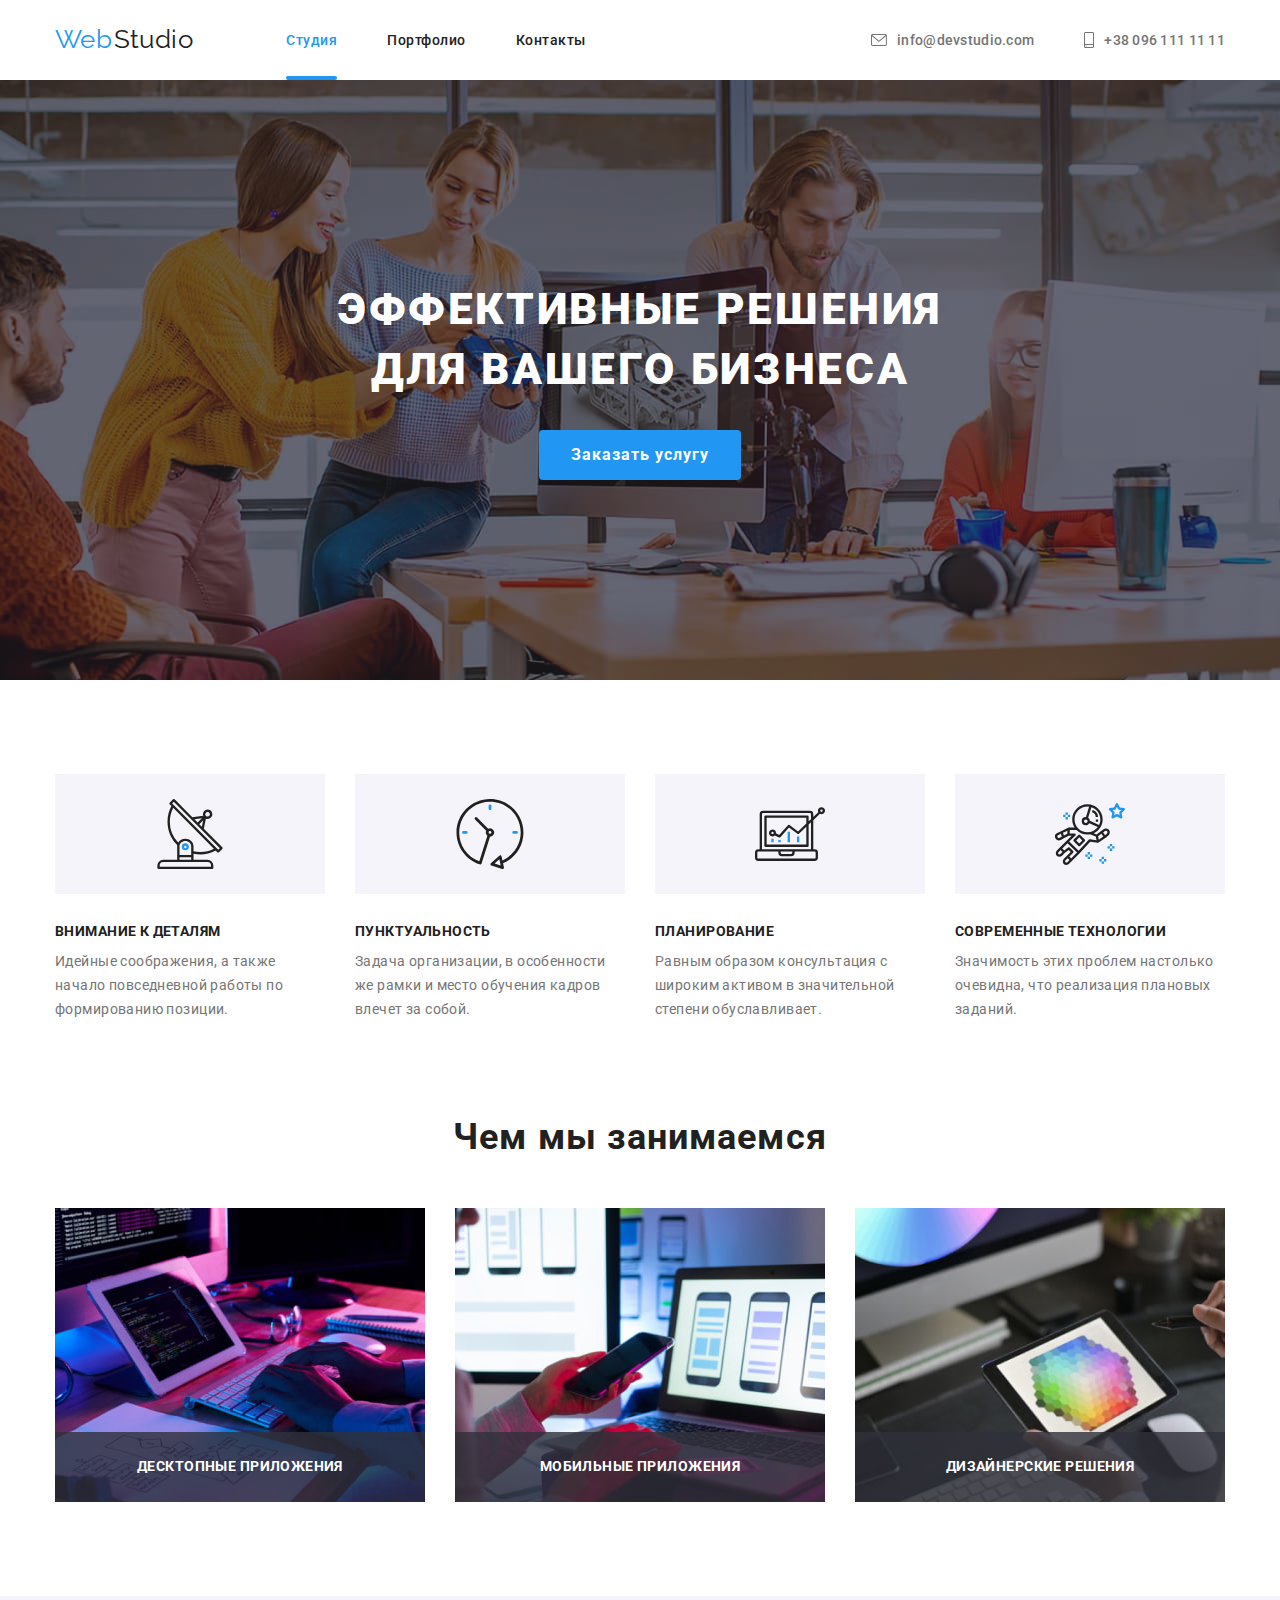
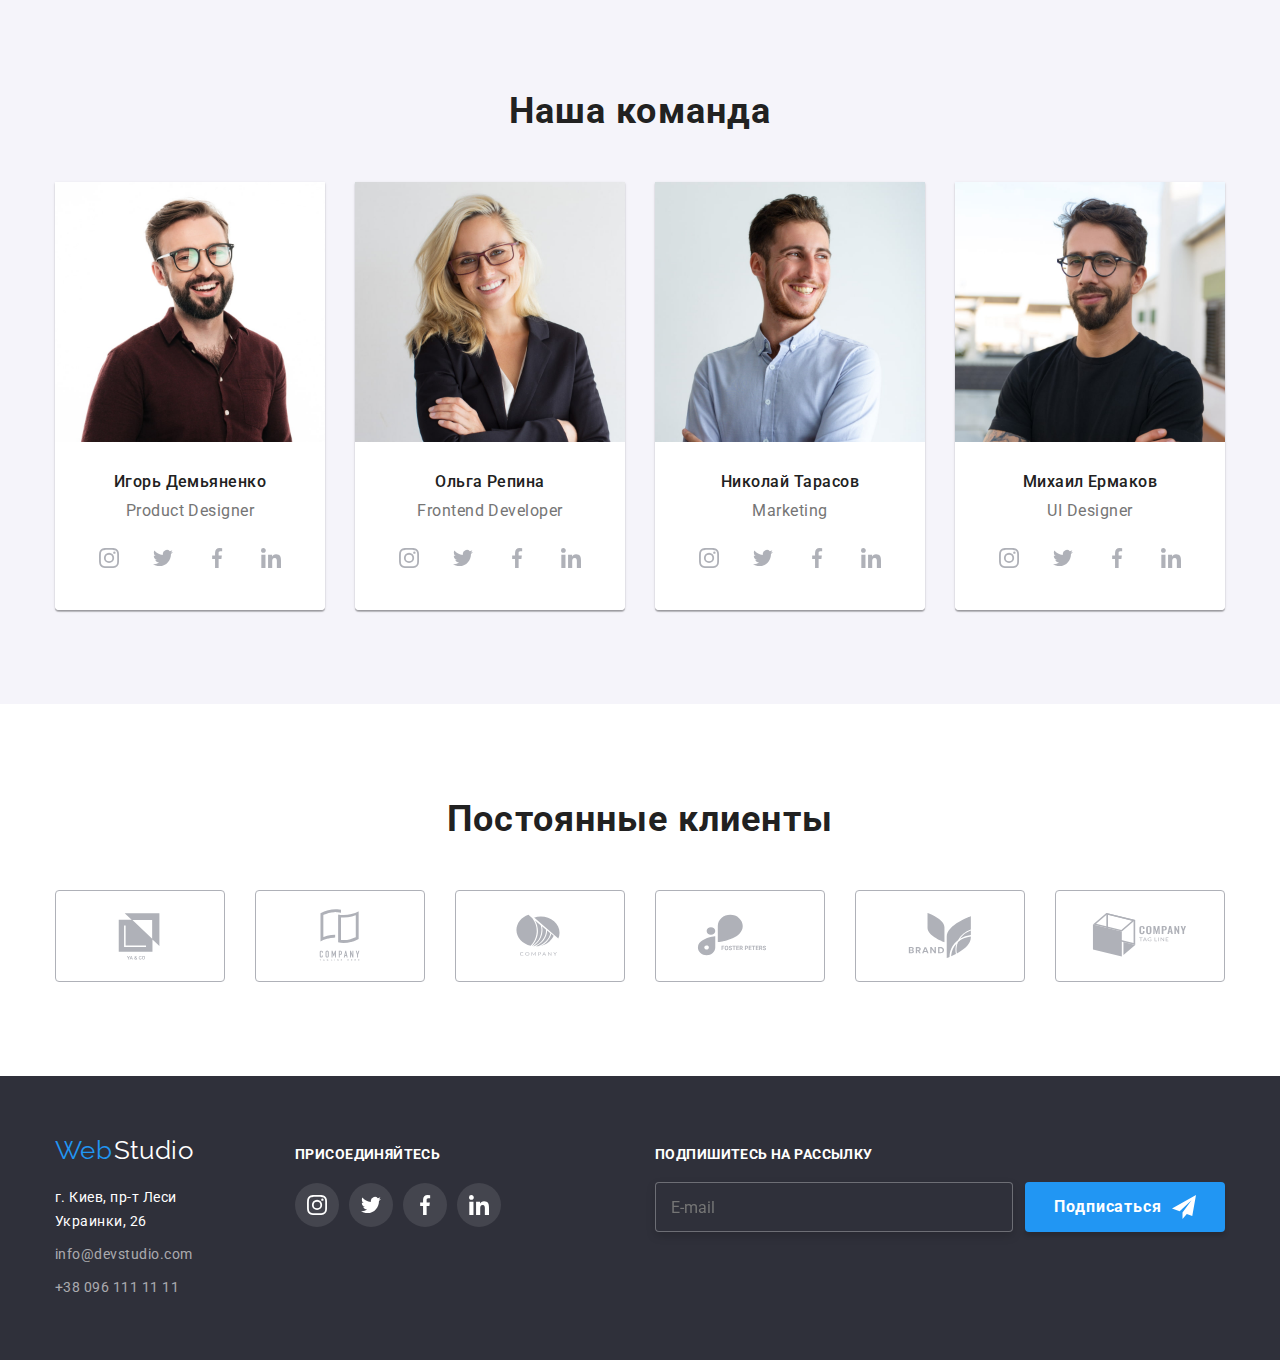
==== index.html @ 4e2209fc "initial" ====
<!DOCTYPE html>
<html lang="ru">
  <head>
    <meta charset="UTF-8" />
    <meta http-equiv="X-UA-Compatible" content="IE=edge" />
    <meta name="viewport" content="width=device-width, initial-scale=1.0" />
    <title>WebStudio</title>
    <link
      href="https://fonts.googleapis.com/css2?family=Raleway:wght@700&family=Roboto:wght@400;500;700;900&display=swap"
      rel="stylesheet"
    />
    <link
      rel="stylesheet"
      href="https://cdnjs.cloudflare.com/ajax/libs/modern-normalize/1.0.0/modern-normalize.min.css"
    />
    <link rel="stylesheet" href="./css/styles.css" />
  </head>
  <body>
    <header class="page-header">
      <div class="container">
        <!-- navigation -->
        <nav class="main-nav">
          <a href="index.html" class="main-logo">
            <span class="logo-item">
              Web
            </span>
            Studio
          </a>
          <ul class="nav-list">
            <li class="list-item">
              <a class="nav-link active" href="./index.html">Студия</a>
            </li>
            <li class="list-item">
              <a class="nav-link" href="./portfolio.html">Портфолио</a>
            </li>
            <li class="list-item">
              <a class="nav-link">Контакты</a>
            </li>
          </ul>
        </nav>
        <ul class="contacts-list">
          <li class="item">
            <a class="contact-link" href="mailto:info@devstudio.com">
              <svg class="mail-icon">
                <use href="./images/sprite.svg#envelope"></use>
              </svg>
              info@devstudio.com
            </a>
          </li>
          <li class="item">
            <a class="contact-link" href="tel:+380961111111">
              <svg class="tel-icon">
                <use href="./images/sprite.svg#smartphone"></use>
              </svg>
              +38 096 111 11 11
            </a>
          </li>
        </ul>
      </div>
    </header>
    <!-- main content -->
    <main>
      <section class="hero">
        <div class="hero-container">
          <h1 class="hero-title">
            Эффективные решения
            <br />
            для вашего бизнеса
          </h1>
          <button data-modal-open type="button" class="buy-button">Заказать услугу</button>
        </div>
      </section>
      <section class="feature-section">
        <!-- <h2 class="description-title">Наши сильные стороны</h2> -->
        <div class="container">
          <ul class="feature-list">
            <li class="item">
              <div class="icon-box">
                <svg width="70" height="70">
                  <use href="./images/sprite.svg#antenna"></use>
                </svg>
              </div>
              <h3 class="feature-title">Внимание к деталям</h3>
              <p class="feature-description">
                Идейные соображения, а также начало повседневной работы по
                формированию позиции.
              </p>
            </li>
            <li class="item">
              <div class="icon-box">
                <svg width="70" height="70">
                  <use href="./images/sprite.svg#clock"></use>
                </svg>
              </div>
              <h3 class="feature-title">Пунктуальность</h3>
              <p class="feature-description">
                Задача организации, в особенности же рамки и место обучения
                кадров влечет за собой.
              </p>
            </li>
            <li class="item">
              <div class="icon-box">
                <svg width="70" height="70">
                  <use href="./images/sprite.svg#diagram"></use>
                </svg>
              </div>
              <h3 class="feature-title">Планирование</h3>
              <p class="feature-description">
                Равным образом консультация с широким активом в значительной
                степени обуславливает.
              </p>
            </li>
            <li class="item">
              <div class="icon-box">
                <svg width="70" height="70">
                  <use href="./images/sprite.svg#astronaut"></use>
                </svg>
              </div>
              <h3 class="feature-title">Современные технологии</h3>
              <p class="feature-description">
                Значимость этих проблем настолько очевидна, что реализация
                плановых заданий.
              </p>
            </li>
          </ul>
        </div>
      </section>
      <!-- "what we do" section -->
      <section>
        <div class="container">
          <h2 class="about-title">Чем мы занимаемся</h2>
          <ul class="about-list">
            <li class="item">
              <div class="thumb">
                <img
                src="./images/image01.jpg"
                alt="Десктопные приложения"
                height="294"
                width="370"
              />
              <div class="text-container">
                <p class="text-absolute">Десктопные приложения</p>
              </div>
              </div>
            </li>

            <li class="item">
              <div class="thumb">
              <img
              src="./images/image02.jpg"
              alt="Мобильные приложения"
              height="294"
              width="370"
            />
            <div class="text-container">
              <p class="text-absolute">Мобильные приложения</p>
            </div>
              </div>
            </li>

            <li class="item">
              <div class="thumb">
                <img
                src="./images/image03.jpg"
                alt="Дизайнерские решения"
                height="294"
                width="370"
              />
              <div class="text-container">
                <p class="text-absolute">Дизайнерские решения</p>
              </div>
              </div>
            </li>
          </ul>
        </div>
      </section>
      <section class="team centered">
        <div class="container">
          <h2 class="about-title">Наша команда</h2>
          <ul class="about-list">
            <li class="item decorated">
              <img
                class="card-image"
                src="./images/img-card-01.jpg"
                alt="Product Designer"
                height="260"
                width="270"
              />
              <div class="team-card">
                <h3 class="title-name">Игорь Демьяненко</h3>
                <p class="profession">Product Designer</p>
                <ul class="icon-list">
                  <li class="team-item">
                    <a class="team-link" href="">
                      <svg class="team-icon">
                        <use href="./images/sprite.svg#instagram"></use>
                      </svg>
                    </a>
                  </li>
                  <li class="team-item">
                    <a class="team-link" href="">
                      <svg class="team-icon">
                        <use href="./images/sprite.svg#twitter"></use>
                      </svg>
                    </a>
                  </li>
                  <li class="team-item">
                    <a class="team-link" href="">
                      <svg class="team-icon">
                        <use href="./images/sprite.svg#facebook"></use>
                      </svg>
                    </a>
                  </li>
                  <li class="team-item">
                    <a class="team-link" href="">
                      <svg class="team-icon">
                        <use href="./images/sprite.svg#linkedin"></use>
                      </svg>
                    </a>
                  </li>
                </ul>
              </div>
            </li>
            <li class="item decorated">
              <img
                class="card-image"
                src="./images/img-card-02.jpg"
                alt="Product Designer"
                height="260"
                width="270"
              />
              <div class="team-card">
                <h3 class="title-name">Ольга Репина</h3>
                <p class="profession">Frontend Developer</p>
                <ul class="icon-list">
                  <li class="team-item">
                    <a class="team-link" href="">
                      <svg class="team-icon">
                        <use href="./images/sprite.svg#instagram"></use>
                      </svg>
                    </a>
                  </li>
                  <li class="team-item">
                    <a class="team-link" href="">
                      <svg class="team-icon">
                        <use href="./images/sprite.svg#twitter"></use>
                      </svg>
                    </a>
                  </li>
                  <li class="team-item">
                    <a class="team-link" href="">
                      <svg class="team-icon">
                        <use href="./images/sprite.svg#facebook"></use>
                      </svg>
                    </a>
                  </li>
                  <li class="team-item">
                    <a class="team-link" href="">
                      <svg class="team-icon">
                        <use href="./images/sprite.svg#linkedin"></use>
                      </svg>
                    </a>
                  </li>
                </ul>
              </div>
            </li>
            <li class="item decorated">
              <img
                class="card-image"
                src="./images/img-card-03.jpg"
                alt="Product Designer"
                height="260"
                width="270"
              />
              <div class="team-card">
                <h3 class="title-name">Николай Тарасов</h3>
                <p class="profession">Marketing</p>
                <ul class="icon-list">
                  <li class="team-item">
                    <a class="team-link" href="">
                      <svg class="team-icon">
                        <use href="./images/sprite.svg#instagram"></use>
                      </svg>
                    </a>
                  </li>
                  <li class="team-item">
                    <a class="team-link" href="">
                      <svg class="team-icon">
                        <use href="./images/sprite.svg#twitter"></use>
                      </svg>
                    </a>
                  </li>
                  <li class="team-item">
                    <a class="team-link" href="">
                      <svg class="team-icon">
                        <use href="./images/sprite.svg#facebook"></use>
                      </svg>
                    </a>
                  </li>
                  <li class="team-item">
                    <a class="team-link" href="">
                      <svg class="team-icon">
                        <use href="./images/sprite.svg#linkedin"></use>
                      </svg>
                    </a>
                  </li>
                </ul>
              </div>
            </li>
            <li class="item decorated">
              <img
                class="card-image"
                src="./images/img-card-04.jpg"
                alt="Product Designer"
                height="260"
                width="270"
              />
              <div class="team-card">
                <h3 class="title-name">Михаил Ермаков</h3>
                <p class="profession">UI Designer</p>
                <ul class="icon-list">
                  <li class="team-item">
                    <a class="team-link" href="">
                      <svg class="team-icon">
                        <use href="./images/sprite.svg#instagram"></use>
                      </svg>
                    </a>
                  </li>
                  <li class="team-item">
                    <a class="team-link" href="">
                      <svg class="team-icon">
                        <use href="./images/sprite.svg#twitter"></use>
                      </svg>
                    </a>
                  </li>
                  <li class="team-item">
                    <a class="team-link" href="">
                      <svg class="team-icon">
                        <use href="./images/sprite.svg#facebook"></use>
                      </svg>
                    </a>
                  </li>
                  <li class="team-item">
                    <a class="team-link" href="">
                      <svg class="team-icon">
                        <use href="./images/sprite.svg#linkedin"></use>
                      </svg>
                    </a>
                  </li>
                </ul>  
              </div>
            </li>
          </ul>
        </div>
      </section>
      <section class="clients-section">
        <div class="container">
          <h2 class="about-title">Постоянные клиенты</h2>
          <ul class="client-list">
            <li class="list-item">
              <a href="" class="client-link">
                <svg class="client-logo">
                  <use href="./images/sprite.svg#client-logo-a"></use>
                </svg>
              </a>
            </li>
            <li class="list-item">
              <a href="" class="client-link">
                <svg class="client-logo">
                  <use href="./images/sprite.svg#client-logo-b"></use>
                </svg>
              </a>
            </li>
            <li class="list-item">
              <a href="" class="client-link">
                <svg class="client-logo">
                  <use href="./images/sprite.svg#client-logo-c"></use>
                </svg>
              </a>
            </li>
            <li class="list-item">
              <a href="" class="client-link">
                <svg class="client-logo">
                  <use href="./images/sprite.svg#client-logo-d"></use>
                </svg>
              </a>
            </li>
            <li class="list-item">
              <a href="" class="client-link">
                <svg class="client-logo">
                  <use href="./images/sprite.svg#client-logo-e"></use>
                </svg>
              </a>
            </li>
            <li class="list-item">
              <a href="" class="client-link">
                <svg class="client-logo">
                  <use href="./images/sprite.svg#client-logo-f"></use>
                </svg>
              </a>
            </li>
          </ul>
        </div>
      </section>
    </main>
    <footer class="footer">
      <div class="footer-container">
        <div class="logo-adress">
          <a href="index.html" class="main-logo">
            <p class="logo-stylization">
              <span class="logo-item">
                Web
              </span>
              Studio
            </p>
          </a>
          <address>
            <div>
              <ul class="address-list">
                <li class="item">
                  <a href="">г. Киев, пр-т Леси Украинки, 26</a>
                </li>
                <li class="item">
                  <a class="address-item" href="mailto:info@devstudio.com">
                    info@devstudio.com
                  </a>
                </li>
                <li class="item">
                  <a class="address-item" href="tel:+380961111111">
                    +38 096 111 11 11
                  </a>
                </li>
              </ul>
            </div>
        </div>
          <div class="social-container">
            <p class="social-title">Присоединяйтесь</p>
            <ul class="social-list">
              <li class="social-item">
                <a href="" class="social-link">
                  <svg class="social-icon">
                    <use href="./images/sprite.svg#instagram"></use>
                  </svg>
                </a>
              </li>
              <li class="social-item">
                <a href="" class="social-link">
                  <svg class="social-icon">
                    <use href="./images/sprite.svg#twitter"></use>
                  </svg>
                </a>
              </li>
              <li class="social-item">
                <a href="" class="social-link">
                  <svg class="social-icon">
                    <use href="./images/sprite.svg#facebook"></use>
                  </svg>
                </a>
              </li>
              <li class="social-item">
                <a href="" class="social-link">
                  <svg class="social-icon">
                    <use href="./images/sprite.svg#linkedin"></use>
                  </svg>
                </a>
              </li>
            </ul>
          </div>
        </address>
        <div class="subscribe-container">
          <p class="subscribe-text">Подпишитесь на рассылку</p>
          <form class="subscribe-form" name="subscribe-form" autocomplete="on">
            <label class="subscribe-label">
              <input class="subscribe-input" type="email" name="email" placeholder="E-mail">
            </label>
            <button class="subscribe-button" type="submit">
            <span 
            class="subscribe-button_text">Подписаться
            </span>
            <svg class="subscribe-button_icon" width="24px" height="24px">
              <use href="./images/sprite.svg#subscribe-icon"></use>
            </svg>
            </button>
          </form>
        </div>
      </div>
    </footer>
    <div data-modal class="backdrop is-hidden">
      <div class="modal">
        <div class="modal-container">
          <b class="modal-text">Оставьте свои данные, мы вам перезвоним</b>
          <form class="modal-form" name="request-form">
            <label class="modal-label__name">
              <span class="modal-label__text">
                Имя
              </span>
              <input class="modal-input" type="text" name="name">
                <svg class="modal-icon__person" width="12" height="12" >
                  <use href="./images/sprite.svg#person-icon"></use>
                </svg>
            </label>
            <label class="modal-label__tel">
              <span class="modal-label__text">
                Телефон
              </span>
              <input class="modal-input" type="tel" name="phone-number">
              <svg class="modal-icon__phone" width="13" height="13" >
                <use href="./images/sprite.svg#phone-icon"></use>
              </svg> 
            </label>
            <label class="modal-label__email">
              <span class="modal-label__text">
                Почта
              </span>
              <input class="modal-input" type="email" name="email">
              <svg class="modal-icon__email" width="15" height="12" >
                <use href="./images/sprite.svg#modal-icon__email"></use>
              </svg> 
            </label>
            <span class="comment-text">
              Комментарий
            </span>
            <textarea class="comment-section" placeholder="Введите текст" name="" id="comment"></textarea>
            <label class="agreement-label" name="agreement">
              <input class="agreement-checkbox" type="checkbox" name="agreement">
              <span class="checkbox-icon"></span>
              Соглашаюсь с рассылкой и принимаю <a class="agreement-link" href="">Условия договора</a>
            </label>
            <button class="modal-button" type="submit">
              <span class="modal-button__text">Отправить</span>
            </button>
          </form>
          <button class=close-button data-modal-close type="button">
            <svg class="close-svg" height="18px" width="18px">
              <use href="./images/sprite.svg#close-icon"></use>
            </svg>
          </button>
        </div>
      </div>
    </div>
    <script src="./js/modal.js"></script>
  </body>
</html>
---- css/styles.css ----
/*
текст заголовков - Roboto 700
текст ссылок - Roboto 500
обычный текст - Roboto 400
*/

/* title styles */

/* .title-one {
  font-weight: 700;
  font-size: 16px;
  color: var(--font-color);
  line-height: 1.17;
} */

/* variables */

:root {
  /* colors */
  --accent-color: #2196f3;
  --white-color: #ffffff;
  --font-color: #212121;
  --alt-font-color: #757575;
  --background-color: #2f303a;
  --secondary-bg-color: #f5f4fa;
  /* fonts */
  --main-font: 'Roboto', sans-serif;
  --accent-font: 'Raleway', sans-serif;
  /*timing-function*/
  --timing-function: cubic-bezier(0.4, 0, 0.2, 1);
}

/* universal */

html {
  box-sizing: border-box;
}

*,
*::before,
*::after {
  box-sizing: inherit;
}

body {
  font-family: var(--main-font);
  color: var(--alt-font-color);
  letter-spacing: 0.03em;
}

h1,
h2,
h3,
h4,
h5,
h6,
ul,
p {
  margin-top: 0px;
  margin-bottom: 0px;
}

ul {
  list-style: none;
  padding-left: 0;
  padding-right: 0;
}

a {
  color: inherit;
  text-decoration: none;
}

.container {
  width: 1200px;
  padding-left: 15px;
  padding-right: 15px;
  margin: 0 auto;
}

/* header */

.page-header {
  background: var(--white-color);
  /* border-bottom: 1px solid #ececec; */
}

.page-header .container {
  display: flex;
}

.line {
  border-bottom: 1px solid #ececec;
}

.header .container {
  width: 1200px;
}

.main-logo {
  font-family: var(--accent-font);
  font-size: 26px;
  /* font-weight: 700px; */
  color: var(--font-color);
  word-spacing: -0.4ch;
}

.logo-item {
  color: var(--accent-color);
}

/* navigation */

.main-nav {
  display: flex;
  align-items: center;
  min-height: 80px;
}

.nav-list {
  display: flex;
  margin-left: 93px;
}

.list-item {
  color: var(--font-color);
  font-weight: 500;
  font-size: 14px;
  line-height: 1.17;
}
.nav-list .list-item {
}

.list {
  margin: 0px;
  padding: 0px;
}

.nav-link {
  padding-top: 32px;
  padding-bottom: 32px;
  cursor: pointer;

  transition: color 250ms var(--timing-function);
}

.nav-list .list-item + .list-item {
  margin-left: 50px;
}

.contacts-list {
  display: flex;
  margin-left: auto;
}

.contacts-list .item + .item {
  margin-left: 50px;
}

.nav-list .nav-link:hover,
.nav-list .nav-link:focus {
  color: var(--accent-color);
}

.contacts-list {
  display: flex;
  justify-content: center;
  align-items: center;

  font-weight: 500;
  font-size: 14px;
  line-height: 1.17;
  letter-spacing: 0.02em;
}

.contacts-list a:hover,
.contacts-list a:focus {
  color: var(--accent-color);
}

.contact-link {
  display: flex;
  align-items: center;
  padding-top: 32px;
  padding-bottom: 32px;

  transition: color 250ms var(--timing-function);
}

.active {
  position: relative;

  color: var(--accent-color);
}

.active::after {
  position: absolute;
  bottom: 0;
  left: 0;

  content: '';
  display: inline-block;
  width: 100%;
  height: 4px;
  border-radius: 2px;
  background-color: var(--accent-color);
}

.mail-icon {
  display: inline-flex;
  width: 16px;
  height: 12px;
  margin-right: 10px;

  fill: currentColor;
}

.tel-icon {
  display: inline-flex;
  width: 10px;
  height: 16px;
  margin-right: 10px;

  fill: currentColor;
}

.mail-button:hover,
.mail-button:focus,
.tel-button:hover,
.tel-button:focus {
  fill: var(--accent-color);
}

/* hero section */

.hero {
  padding-top: 200px;
  padding-bottom: 200px;
  max-width: 1600px;
  min-height: 600px;
  margin-left: auto;
  margin-right: auto;

  text-align: center;
  background-color: var(--background-color);
  background-image: linear-gradient(
      to right,
      rgba(47, 48, 58, 0.4),
      rgba(47, 48, 58, 0.4)
    ),
    url(../images/main-bg-image.jpg);
  background-repeat: no-repeat;
  background-position: center;
  background-size: cover;
}

.hero-container {
}

.hero-title {
  margin-top: 0px;
  margin-bottom: 30px;

  color: var(--white-color);
  font-weight: 900;
  font-size: 44px;
  line-height: 1.36;
  letter-spacing: 0.06em;
  text-transform: uppercase;
}

.buy-button {
  /* display: flex;
  align-items: center; */
  padding: 10px 32px;
  min-width: 200px;
  height: 50px;
  border-radius: 4px;
  border: none;

  background: var(--accent-color);
  color: var(--white-color);

  font-weight: 700;
  font-size: 16px;
  line-height: 1.17;
  text-align: center;
  letter-spacing: 0.06em;

  cursor: pointer;
  font-family: inherit;
}

/* features */

.feature-section {
  padding-top: 94px;
  padding-bottom: 94px;
}

.feature-title {
  margin-bottom: 10px;

  font-weight: 700;
  font-size: 14px;
  color: var(--font-color);
  line-height: 1.14;
  text-transform: uppercase;
}

.feature-description {
  font-size: 14px;
  line-height: 1.7;
}

.feature-list {
  display: flex;
  flex-wrap: wrap;
  justify-content: center;
  margin: 0px;

  font-size: 14px;
  line-height: 1.7;
  letter-spacing: 0.03em;
}

.feature-list .item {
  width: 270px;
  margin-right: 30px;
}

.feature-list .item:last-child {
  margin-right: 0px;
}

.icon-box {
  display: flex;
  align-items: center;
  justify-content: center;
  width: 270px;
  height: 120px;
  margin-bottom: 30px;
  background-color: var(--secondary-bg-color);
}

/* SVG BEFORE */

/* .feature-list .item::before {
  margin-bottom: 30px;
  display: block;
  content: '';
  height: 120px;
  background-size: auto;
  background-repeat: no-repeat;
  background-position: center;
  background-color: var(--secondary-bg-color);
}

.feature-list .item:nth-child(1)::before {
  background-image: url(../images/antenna.svg);
}

.feature-list .item:nth-child(2)::before {
  background-image: url(../images/clock.svg);
}

.feature-list .item:nth-child(3)::before {
  background-image: url(../images/diagram.svg);
}

.feature-list .item:nth-child(4)::before {
  background-image: url(../images/astronaut.svg);
} */

/* about */

.about-title {
  margin-bottom: 50px;

  font-weight: 700;
  font-size: 36px;
  line-height: 1.17;
  letter-spacing: 0.03em;
  text-align: center;
  color: var(--font-color);
}

.about-list {
  display: flex;
  justify-content: center;
  padding-bottom: 94px;
}

.about-list .item + .item {
  margin-left: 30px;
}

.text-container {
  position: absolute;
  bottom: 0;
  left: 0;
  padding-top: 27px;
  padding-bottom: 27px;
  width: 100%;
  background-image: linear-gradient(
    to right,
    rgba(47, 48, 58, 0.8),
    rgba(47, 48, 58, 0.8)
  );
}

.text-absolute {
  color: var(--white-color);
  font-weight: 700;
  font-size: 14px;
  line-height: 1.14;
  text-align: center;
  letter-spacing: 0.03em;
  text-transform: uppercase;
}

.thumb {
  position: relative;
  height: 294px;
}

/* team */

.team {
  /* width: 1600; */
  padding-top: 94px;

  background-color: var(--secondary-bg-color);
}

.decorated {
  box-shadow: 0px 1px 3px rgba(0, 0, 0, 0.12), 0px 1px 1px rgba(0, 0, 0, 0.14),
    0px 2px 1px rgba(0, 0, 0, 0.2);
  border-radius: 0px 0px 4px 4px;
}

.team-card {
  padding-top: 30px;
  padding-bottom: 30px;
  border-radius: 0px 0px 4px 4px;

  background: #ffffff;
}

.title-name {
  margin-bottom: 10px;

  color: var(--font-color);
  font-weight: 500;
  font-size: 16px;
  line-height: 1.19;
  letter-spacing: 0.03em;
}

.profession {
  margin-bottom: 16px;

  font-size: 16px;
  line-height: 1.19;
  letter-spacing: 0.03em;
}

.title-hide {
  color: rgba(255, 255, 255, 0);
}

.centered {
  text-align: center;
}

.team-social {
  padding-right: 32px;
  padding-left: 32px;
  padding-bottom: 30px;
  background-color: var(--white-color);
}
.icon-list {
  display: flex;
  justify-content: center;
}

.team-item + .team-item {
  margin-left: 10px;
}

.team-link {
  display: inline-flex;
  justify-content: center;
  align-items: center;
  width: 44px;
  height: 44px;
  padding: 12px 12px;

  border-radius: 50%;
  fill: #afb1b8;

  transition: fill 250ms var(--timing-function),
    background-color 250ms var(--timing-function);
}

.team-link:hover,
.team-link:focus {
  fill: var(--white-color);
  background-color: var(--accent-color);
}

.team-icon {
  width: 20px;
  height: 20px;
}

/* clients section */

.clients-section {
  padding-top: 94px;
  padding-bottom: 94px;
}

.client-list {
  display: flex;
}

.client-list .list-item {
  display: flex;
  width: 170px;
  height: 92px;
}

.client-list .list-item:not(:last-child) {
  margin-right: 30px;
}

.client-link {
  display: flex;
  justify-content: center;
  align-items: center;
  width: 100%;
  height: 100%;
  border: 1px solid;
  border-radius: 4px;

  border-color: #afb1b8;

  transition-property: border-color;
  transition-duration: 250ms;
  transition-timing-function: var(--timing-function);
}

.client-link:hover,
.client-link:hover svg,
.client-link:focus,
.client-link:focus svg {
  border-color: var(--accent-color);
  fill: var(--accent-color);
}

.client-logo {
  width: 106px;
  height: 60px;
  fill: #afb1b8;

  transition-property: fill;
  transition-duration: 250ms;
  transition-timing-function: var(--timing-function);
}

.client-logo:hover {
  fill: inherit;
}

/* footer */

.footer-container {
  width: 1200px;
  padding-left: 15px;
  padding-right: 15px;
  margin: 0 auto;
  display: flex;
  align-items: baseline;
}

.footer {
  padding-top: 60px;
  padding-bottom: 60px;

  background: var(--background-color);
}

.footer a p {
  color: var(--white-color);
}

.footer .main-logo {
  display: block;
  margin-bottom: 20px;
}

/* address */

address {
  display: flex;
}
.address-list {
  font-style: normal;
  font-size: 14px;
  line-height: 1.71;
  color: var(--white-color);
}

.address-list .item + .item {
  margin-top: 9px;
}

.address-list .address-item {
  color: rgba(255, 255, 255, 0.6);
}

/* Social media */

.social-title {
  margin-bottom: 20px;

  font-weight: 700;
  font-size: 14px;
  line-height: 1.14;
  letter-spacing: 0.03em;
  text-transform: uppercase;
  font-style: normal;
  color: var(--white-color);
}

.social-container {
  margin-left: 70px;
}

.social-list {
  display: flex;
}

.social-item + .social-item {
  margin-left: 10px;
}

.social-item {
  transition: background-color 250ms var(--timing-function);
  border-radius: 50%;
}

.social-link {
  width: 44px;
  height: 44px;
  padding: 12px 12px;
  display: inline-flex;
  fill: var(--white-color);
  border-radius: 50%;
  background-color: rgba(255, 255, 255, 0.1);

  transition: background-color 250ms var(--timing-function);
}

.socail-link:hover,
.social-link:focus {
  fill: var(--white-color);
  background-color: var(--accent-color);
}

.social-item:hover,
.social-item:focus {
  background-color: var(--accent-color);
  border-radius: 50%;
}

.social-icon {
  width: 20px;
  height: 20px;
}

/* Footer subscribe option */

.subscribe-container {
  margin-left: 154px;
}

.subscribe-text {
  margin-bottom: 20px;

  font-weight: 700;
  font-size: 14px;
  line-height: 1.17;
  letter-spacing: 0.03em;
  text-transform: uppercase;

  color: var(--white-color);
}

.subscribe-form {
  display: flex;
}

.subscribe-input {
  margin-right: 12px;
  padding: 16px 15px 16px 15px;
  width: 358px;
  height: 50px;

  border: 1px solid rgba(255, 255, 255, 0.3);
  box-sizing: border-box;
  filter: drop-shadow(0px 4px 4px rgba(0, 0, 0, 0.15));
  border-radius: 4px;
  background-color: var(--background-color);
  color: var(--white-color);
}

.subscribe-button {
  display: flex;
  justify-content: center;
  align-items: center;
  width: 200px;
  height: 50px;

  background: #2196f3;
  box-shadow: 0px 4px 4px rgba(0, 0, 0, 0.15);
  border-radius: 4px;
  border: none;
}

.subscribe-button_text {
  display: flex;
  align-items: center;
  text-align: center;
  letter-spacing: 0.06em;

  font-weight: 700;
  font-size: 16px;
  /* line-height: 1.87px; */

  color: var(--white-color);
}

.subscribe-button_icon {
  margin-left: 10px;
}

/* PORTFOLIO */

/* filter buttons */

.filters {
  display: flex;
  justify-content: center;
  margin-bottom: 50px;
}

.filters .item + .item {
  margin-left: 8px;
}

.filter-button {
  background: #f5f4fa;
  color: var(--font-color);
  height: 38px;
  border: transparent;
  border-radius: 4px;
  padding: 6px 22px;

  font-weight: 500;
  font-size: 16px;
  line-height: 1.17;
  text-align: center;

  cursor: pointer;
  font-family: inherit;

  transition: color 250ms var(--timing-function),
    backround 250ms var(--timing-function),
    box-shadow 250ms var(--timing-function);
}

.filter-button:hover,
.filter-button:focus {
  color: var(--white-color);
  background: var(--accent-color);
  box-shadow: 0px 3px 1px rgba(0, 0, 0, 0.1), 0px 1px 2px rgba(0, 0, 0, 0.08),
    0px 2px 2px rgba(0, 0, 0, 0.12);
}

/* products list */

.product-list {
  display: flex;
  /* justify-content: center; */
  flex-wrap: wrap;
}

.product-article {
  cursor: pointer;
}

.product-item {
  width: calc((100% - 60px) / 3);
}

.product-item:not(:nth-last-child(-n + 3)) {
  margin-bottom: 30px;
}

.product-item:not(:nth-last-child(3n)) {
  margin-left: 30px;
}

.product-item:hover {
  box-shadow: 0px 1px 1px rgba(0, 0, 0, 0.12), 0px 4px 4px rgba(0, 0, 0, 0.06),
    1px 4px 6px rgba(0, 0, 0, 0.16);
}

.product-item:hover .product-overlay,
.product-item:focus .product-overlay {
  opacity: 1;
  transform: translateY(0%);
}

.product-thumb {
  position: relative;
  overflow: hidden;
}

.product-overlay {
  position: absolute;
  top: 0;
  left: 0;
  display: inline-block;
  width: 100%;
  height: 100%;
  background-color: rgba(33, 150, 243, 0.9);

  transform: translateY(100%);
  opacity: 0;
  transition: transform 250ms var(--timing-function),
    opacity 250ms var(--timing-function);
}

.overlay-text {
  position: absolute;
  top: 50%;
  left: 50%;
  transform: translate(-50%, -50%);
  width: 322px;

  font-size: 18px;
  line-height: 1.56;
  letter-spacing: 0.03em;
  color: var(--white-color);
}

.product-card {
  padding: 20px 24px;

  background: #ffffff;
  border: 1px solid #eeeeee;
}

.card-image {
  display: block;
}

.product-title {
  margin-bottom: 8px;

  font-weight: 700;
  font-size: 18px;
  color: var(--font-color);
  line-height: 1.17;
}

.product-category {
  font-size: 16px;
  line-height: 1.9;
  letter-spacing: 0.03em;
}

.products {
  padding-bottom: 94px;
  padding-top: 94px;
  padding-right: 15px;
  padding-left: 15px;
}

/* backdrop */

.backdrop {
  position: fixed;
  top: 0;
  left: 0;
  width: 100%;
  height: 100%;

  background-color: rgba(0, 0, 0, 0.2);

  opacity: 1;
  transition: opacity 250ms cubic-bezier(0.4, 0, 0.2, 1);
}

.is-hidden {
  opacity: 0;
  pointer-events: none;
}

.backdrop .is-hidden .modal {
  transform: translate(-50%, -50%) scale(1.1);
}

/* Modal window */

.modal {
  position: absolute;
  top: 50%;
  left: 50%;
  min-width: 528px;
  min-height: 581px;

  background-color: var(--white-color);
  border-radius: 4px;
  box-shadow: 0px 1px 3px rgba(0, 0, 0, 0.12), 0px 1px 1px rgba(0, 0, 0, 0.14),
    0px 2px 1px rgba(0, 0, 0, 0.2);

  transform: translate(-50%, -50%) scale(1);
  transition: transform 250ms var(--timing-function);
}

.modal-container {
  padding: 40px;
}

.modal-text {
  display: block;
  margin-bottom: 30px;

  color: var(--font-color);
  font-weight: 700;
  font-size: 20px;
  line-height: 1.15px;
  text-align: center;
  letter-spacing: 0.03em;
}

.modal-label__name,
.modal-label__tel,
.modal-label__email {
  position: relative;
  display: block;
}

.modal-label__text {
  margin-bottom: 4px;

  color: var(--alt-font-color);
  font-size: 12px;
}

/* Modal icons */

.modal-icon__person,
.modal-icon__phone,
.modal-icon__email {
  position: absolute;
  top: 30px;
  left: 15px;
  display: inline-block;
  cursor: pointer;
  width: 25px;
}

/* Modal inputs */

.modal-input {
  display: block;
  width: 100%;
  height: 40px;
  margin-bottom: 10px;
  padding-left: 42px;

  border: 1px solid rgba(33, 33, 33, 0.2);
  box-sizing: border-box;
  border-radius: 4px;
}

.modal-input:focus + .modal-icon__person,
.modal-input:focus + .modal-icon__phone,
.modal-input:focus + .modal-icon__email {
  fill: var(--accent-color);
  transition: fill 250ms var(--timing-function);
}

.modal-input:focus {
  outline: none;
  border: 1px solid var(--accent-color);
}

.comment-text {
  display: block;
  margin-bottom: 4px;

  font-size: 12px;
  letter-spacing: 0.01em;
  color: var(--alt-font-color);
}

.comment-section {
  display: block;
  width: 100%;
  height: 120px;
  padding: 12px 16px;
  margin-bottom: 25px;

  border: 1px solid rgba(33, 33, 33, 0.2);
  box-sizing: border-box;
  border-radius: 4px;
  resize: none;
}

.comment-section:focus {
  outline: none;
  border: 1px solid var(--accent-color);
}

.comment-section::placeholder {
  color: rgba(117, 117, 117, 0.5);
}

.agreement-label {
  position: relative;
  display: flex;
  align-items: center;
  margin-bottom: 30px;

  font-size: 14px;
}

/* Checkbox */

.agreement-checkbox {
  -webkit-appearance: none;
  -moz-appearance: none;
  appearance: none;

  position: absolute;
}

.agreement-checkbox:checked + .checkbox-icon {
  background-color: var(--accent-color);
  background-image: url(../images/checked-icon.svg);
  background-size: contain;
  background-origin: border-box;
  border-color: var(--accent-color);
}

.checkbox-icon {
  display: inline-block;
  width: 16px;
  height: 15px;
  margin-right: 7px;

  background-color: var(--white-color);
  border: 2px solid #2a2a2a;
  border-radius: 2px;
  cursor: pointer;
}

.agreement-checkbox:focus + .checkbox-icon {
  box-shadow: 0 0 0 0.2rem rgba(33, 150, 243, 0.25);
}

.agreement-link {
  color: var(--accent-color);
  text-decoration: underline;
  margin-left: 5px;
}

/* Submit button */

.modal-button {
  display: block;
  min-width: 200px;
  min-height: 50px;
  margin-right: auto;
  margin-left: auto;
  padding: 10px 55px;

  color: var(--white-color);
  background-color: var(--accent-color);
  box-shadow: 0px 4px 4px rgba(0, 0, 0, 0.15);
  border-radius: 4px;
  border: none;
  cursor: pointer;
}

.modal-button__text {
  font-weight: 700;
  line-height: 1.87;
  letter-spacing: 0.06em;
}

/* Modal close-button */

.close-button {
  position: absolute;
  top: 8px;
  right: 8px;
  display: flex;
  justify-content: center;
  align-items: center;
  height: 30px;
  width: 30px;
  padding: 0;
  border: 1px solid rgba(0, 0, 0, 0.1);
  border-radius: 50%;

  background-color: var(--white-color);
  cursor: pointer;

  transition: fill 250ms cubic-bezier(0.4, 0, 0.2, 1);
}

.close-button:hover .close-svg,
.close-button:focus .close-svg {
  fill: var(--accent-color);
}
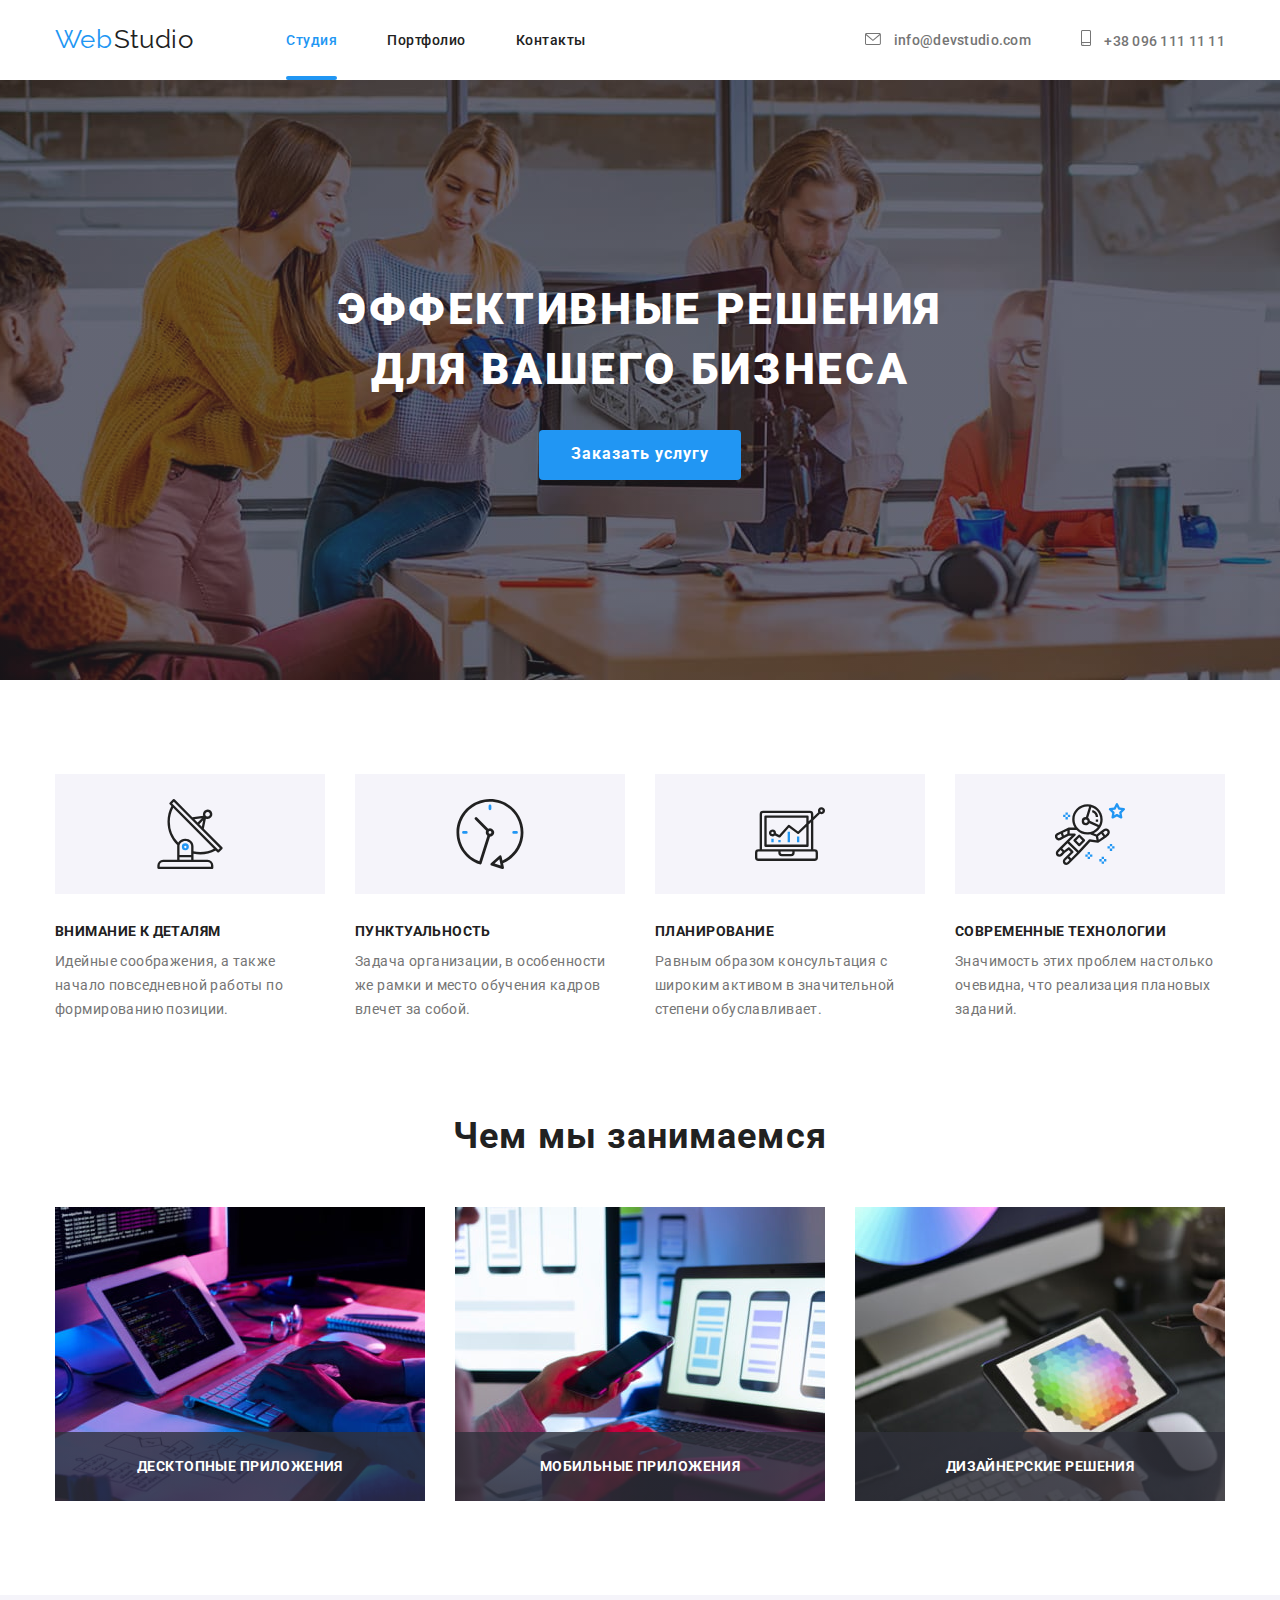
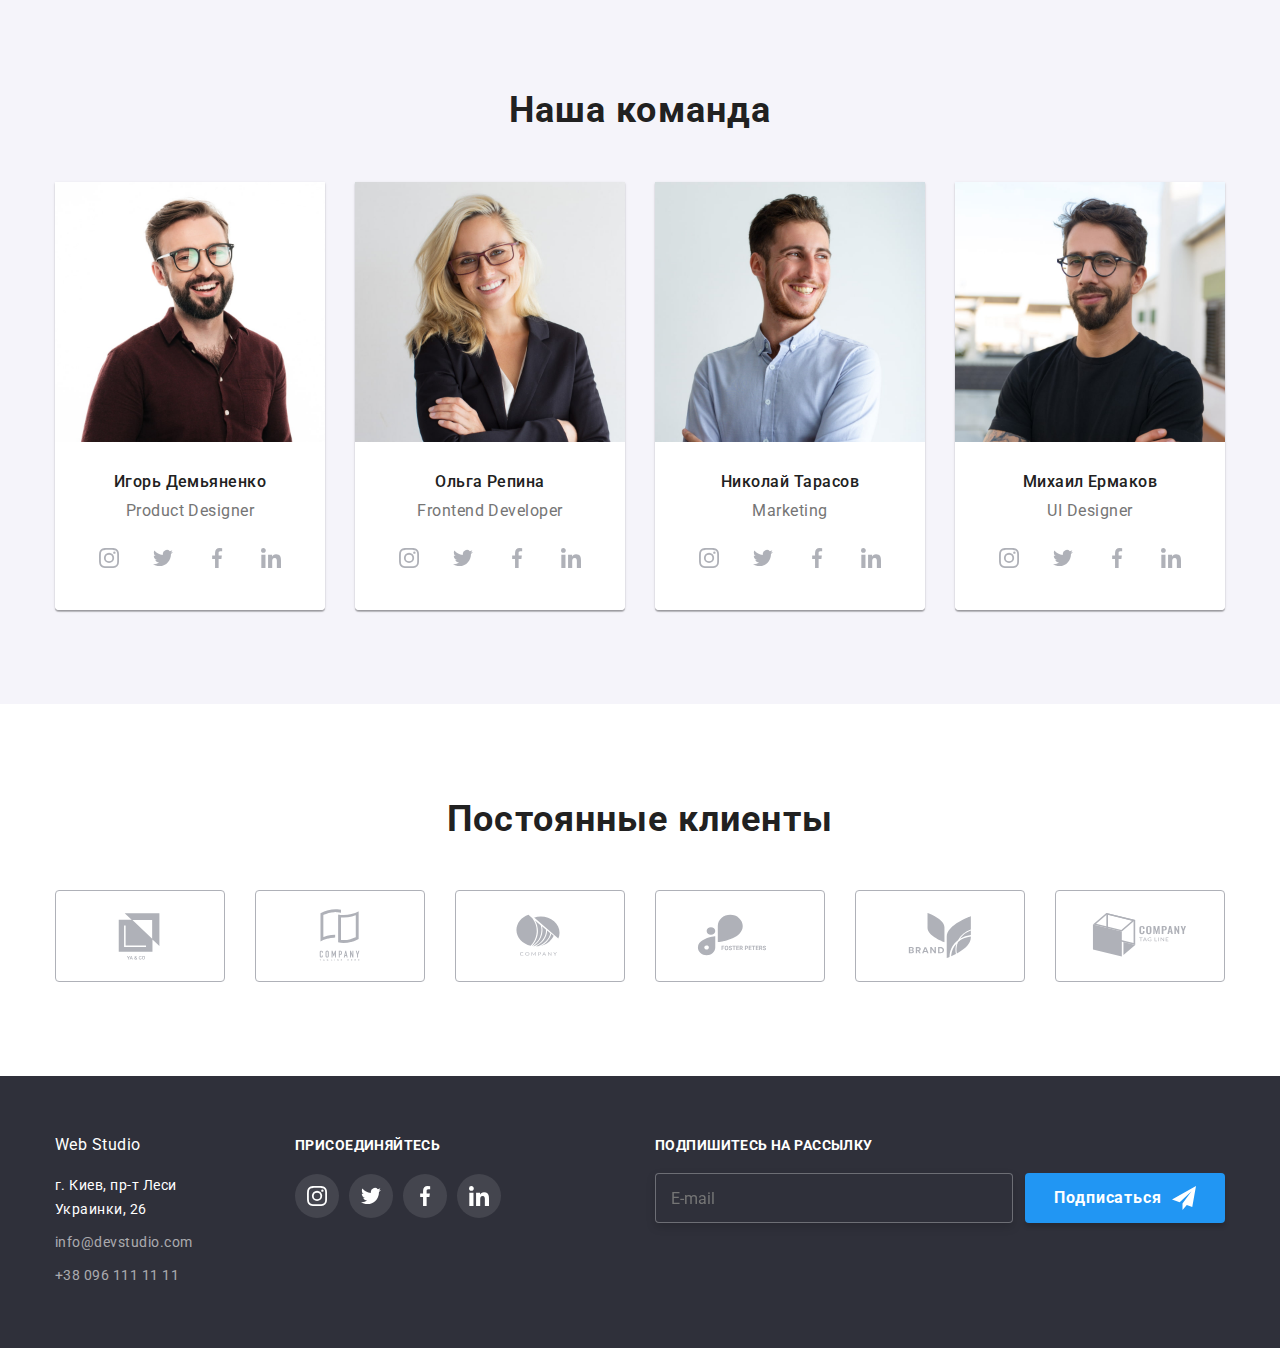
==== commit 9dded50d: "BEM header refactored" ====
--- a/index.html
+++ b/index.html
@@ -15,41 +15,43 @@
     />
     <link rel="stylesheet" href="./css/styles.css" />
   </head>
+  <!-- Project Body -->
   <body>
+    <!-- Header -->
     <header class="page-header">
       <div class="container">
-        <!-- navigation -->
-        <nav class="main-nav">
-          <a href="index.html" class="main-logo">
-            <span class="logo-item">
+        <!-- Navigation -->
+        <nav class="site-nav">
+          <a href="index.html" class="logo">
+            <span class="logo__item">
               Web
             </span>
             Studio
           </a>
-          <ul class="nav-list">
-            <li class="list-item">
-              <a class="nav-link active" href="./index.html">Студия</a>
-            </li>
-            <li class="list-item">
-              <a class="nav-link" href="./portfolio.html">Портфолио</a>
-            </li>
-            <li class="list-item">
-              <a class="nav-link">Контакты</a>
+          <ul class="site-nav__list">
+            <li class="site-nav__item">
+              <a class="site-nav__link site-nav__link--active" href="./index.html">Студия</a>
+            </li>
+            <li class="site-nav__item">
+              <a class="site-nav__link" href="./portfolio.html">Портфолио</a>
+            </li>
+            <li class="site-nav__item">
+              <a class="site-nav__link">Контакты</a>
             </li>
           </ul>
         </nav>
         <ul class="contacts-list">
-          <li class="item">
-            <a class="contact-link" href="mailto:info@devstudio.com">
-              <svg class="mail-icon">
+          <li class="contacts-list__item">
+            <a class="contacts-list__link" href="mailto:info@devstudio.com">
+              <svg class="contacts-list__mail-icon">
                 <use href="./images/sprite.svg#envelope"></use>
               </svg>
               info@devstudio.com
             </a>
           </li>
-          <li class="item">
-            <a class="contact-link" href="tel:+380961111111">
-              <svg class="tel-icon">
+          <li class="contacts-list__item">
+            <a class="contacts-list__link" href="tel:+380961111111">
+              <svg class="contacts-list__tel-icon">
                 <use href="./images/sprite.svg#smartphone"></use>
               </svg>
               +38 096 111 11 11
@@ -58,8 +60,9 @@
         </ul>
       </div>
     </header>
-    <!-- main content -->
+    <!-- Main Content -->
     <main>
+      <!-- Hero Section -->
       <section class="hero">
         <div class="hero-container">
           <h1 class="hero-title">
@@ -71,6 +74,7 @@
         </div>
       </section>
       <section class="feature-section">
+        <!-- About Section -->
         <!-- <h2 class="description-title">Наши сильные стороны</h2> -->
         <div class="container">
           <ul class="feature-list">
@@ -125,7 +129,7 @@
           </ul>
         </div>
       </section>
-      <!-- "what we do" section -->
+      <!-- "What We Do" Section -->
       <section>
         <div class="container">
           <h2 class="about-title">Чем мы занимаемся</h2>
@@ -174,10 +178,13 @@
           </ul>
         </div>
       </section>
+      <!-- Team Section -->
       <section class="team centered">
         <div class="container">
           <h2 class="about-title">Наша команда</h2>
+          <!-- Team Card Set -->
           <ul class="about-list">
+            <!-- Team member one -->
             <li class="item decorated">
               <img
                 class="card-image"
@@ -189,6 +196,7 @@
               <div class="team-card">
                 <h3 class="title-name">Игорь Демьяненко</h3>
                 <p class="profession">Product Designer</p>
+                <!-- Social Media -->
                 <ul class="icon-list">
                   <li class="team-item">
                     <a class="team-link" href="">
@@ -221,6 +229,7 @@
                 </ul>
               </div>
             </li>
+            <!-- Team member two -->
             <li class="item decorated">
               <img
                 class="card-image"
@@ -232,6 +241,7 @@
               <div class="team-card">
                 <h3 class="title-name">Ольга Репина</h3>
                 <p class="profession">Frontend Developer</p>
+                <!-- Social Media -->
                 <ul class="icon-list">
                   <li class="team-item">
                     <a class="team-link" href="">
@@ -264,6 +274,7 @@
                 </ul>
               </div>
             </li>
+            <!-- Team member three -->
             <li class="item decorated">
               <img
                 class="card-image"
@@ -275,6 +286,7 @@
               <div class="team-card">
                 <h3 class="title-name">Николай Тарасов</h3>
                 <p class="profession">Marketing</p>
+                <!-- Social Media -->
                 <ul class="icon-list">
                   <li class="team-item">
                     <a class="team-link" href="">
@@ -307,6 +319,7 @@
                 </ul>
               </div>
             </li>
+            <!-- Team member four -->
             <li class="item decorated">
               <img
                 class="card-image"
@@ -318,6 +331,7 @@
               <div class="team-card">
                 <h3 class="title-name">Михаил Ермаков</h3>
                 <p class="profession">UI Designer</p>
+                <!-- Social Media -->
                 <ul class="icon-list">
                   <li class="team-item">
                     <a class="team-link" href="">
@@ -353,6 +367,7 @@
           </ul>
         </div>
       </section>
+      <!-- Clients section -->
       <section class="clients-section">
         <div class="container">
           <h2 class="about-title">Постоянные клиенты</h2>
@@ -403,6 +418,7 @@
         </div>
       </section>
     </main>
+    <!-- Footer -->
     <footer class="footer">
       <div class="footer-container">
         <div class="logo-adress">
@@ -414,6 +430,7 @@
               Studio
             </p>
           </a>
+          <!-- Address -->
           <address>
             <div>
               <ul class="address-list">
@@ -433,6 +450,7 @@
               </ul>
             </div>
         </div>
+          <!--Social Media  -->
           <div class="social-container">
             <p class="social-title">Присоединяйтесь</p>
             <ul class="social-list">
@@ -467,6 +485,7 @@
             </ul>
           </div>
         </address>
+        <!-- Follow -->
         <div class="subscribe-container">
           <p class="subscribe-text">Подпишитесь на рассылку</p>
           <form class="subscribe-form" name="subscribe-form" autocomplete="on">
@@ -485,7 +504,9 @@
         </div>
       </div>
     </footer>
+    <!-- Backdrop -->
     <div data-modal class="backdrop is-hidden">
+      <!-- Modal Window -->
       <div class="modal">
         <div class="modal-container">
           <b class="modal-text">Оставьте свои данные, мы вам перезвоним</b>
@@ -538,6 +559,7 @@
         </div>
       </div>
     </div>
+    <!-- JavaScript -->
     <script src="./js/modal.js"></script>
   </body>
 </html>
--- a/css/styles.css
+++ b/css/styles.css
@@ -78,6 +78,11 @@
   margin: 0 auto;
 }
 
+.list {
+  margin: 0px;
+  padding: 0px;
+}
+
 /* header */
 
 .page-header {
@@ -89,7 +94,7 @@
   display: flex;
 }
 
-.line {
+.page-header--line {
   border-bottom: 1px solid #ececec;
 }
 
@@ -97,7 +102,7 @@
   width: 1200px;
 }
 
-.main-logo {
+.logo {
   font-family: var(--accent-font);
   font-size: 26px;
   /* font-weight: 700px; */
@@ -105,38 +110,35 @@
   word-spacing: -0.4ch;
 }
 
-.logo-item {
+.logo__item {
   color: var(--accent-color);
 }
 
 /* navigation */
 
-.main-nav {
+.site-nav {
   display: flex;
   align-items: center;
   min-height: 80px;
 }
 
-.nav-list {
+.site-nav__list {
   display: flex;
   margin-left: 93px;
 }
 
-.list-item {
+.site-nav__item {
   color: var(--font-color);
   font-weight: 500;
   font-size: 14px;
   line-height: 1.17;
 }
-.nav-list .list-item {
-}
-
-.list {
-  margin: 0px;
-  padding: 0px;
-}
-
-.nav-link {
+
+.site-nav__item + .site-nav__item {
+  margin-left: 50px;
+}
+
+.site-nav__link {
   padding-top: 32px;
   padding-bottom: 32px;
   cursor: pointer;
@@ -144,22 +146,18 @@
   transition: color 250ms var(--timing-function);
 }
 
-.nav-list .list-item + .list-item {
+.site-nav__list .site-nav__link:hover,
+.site-nav__list .site-nav__link:focus {
+  color: var(--accent-color);
+}
+
+.contacts-list {
+  display: flex;
+  margin-left: auto;
+}
+
+.contacts-list__item + .contacts-list__item {
   margin-left: 50px;
-}
-
-.contacts-list {
-  display: flex;
-  margin-left: auto;
-}
-
-.contacts-list .item + .item {
-  margin-left: 50px;
-}
-
-.nav-list .nav-link:hover,
-.nav-list .nav-link:focus {
-  color: var(--accent-color);
 }
 
 .contacts-list {
@@ -173,12 +171,7 @@
   letter-spacing: 0.02em;
 }
 
-.contacts-list a:hover,
-.contacts-list a:focus {
-  color: var(--accent-color);
-}
-
-.contact-link {
+.contacts-link {
   display: flex;
   align-items: center;
   padding-top: 32px;
@@ -187,13 +180,18 @@
   transition: color 250ms var(--timing-function);
 }
 
-.active {
+.contacts-list .contacts-list__link:hover,
+.contacts-list .contacts-list__link:focus {
+  color: var(--accent-color);
+}
+
+.site-nav__link--active {
   position: relative;
 
   color: var(--accent-color);
 }
 
-.active::after {
+.site-nav__link--active::after {
   position: absolute;
   bottom: 0;
   left: 0;
@@ -206,7 +204,7 @@
   background-color: var(--accent-color);
 }
 
-.mail-icon {
+.contacts-list__mail-icon {
   display: inline-flex;
   width: 16px;
   height: 12px;
@@ -215,7 +213,7 @@
   fill: currentColor;
 }
 
-.tel-icon {
+.contacts-list__tel-icon {
   display: inline-flex;
   width: 10px;
   height: 16px;
@@ -224,10 +222,10 @@
   fill: currentColor;
 }
 
-.mail-button:hover,
-.mail-button:focus,
-.tel-button:hover,
-.tel-button:focus {
+.contacts-list__mail-icon:hover,
+.contacts-list__mail-icon:focus,
+.contacts-list__tel-icon:hover,
+.contacts-list__tel-icon:focus {
   fill: var(--accent-color);
 }
 
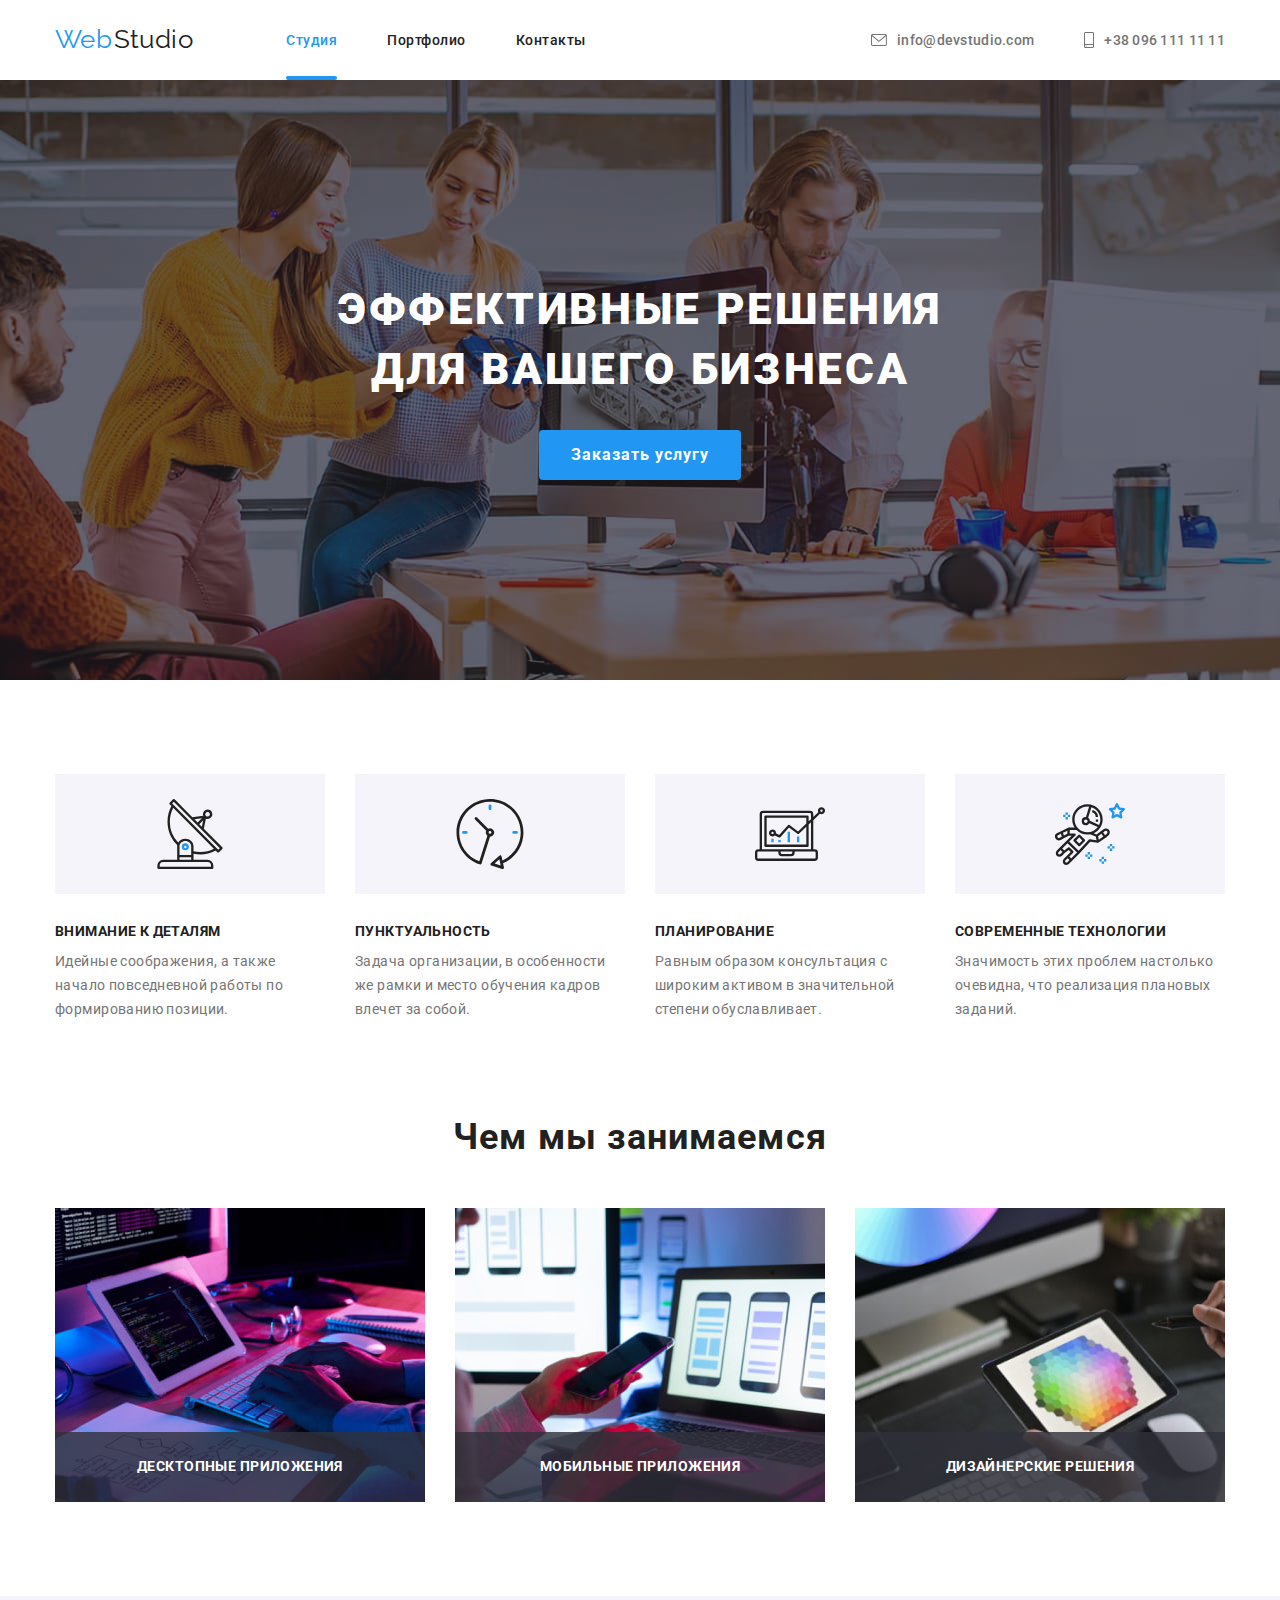
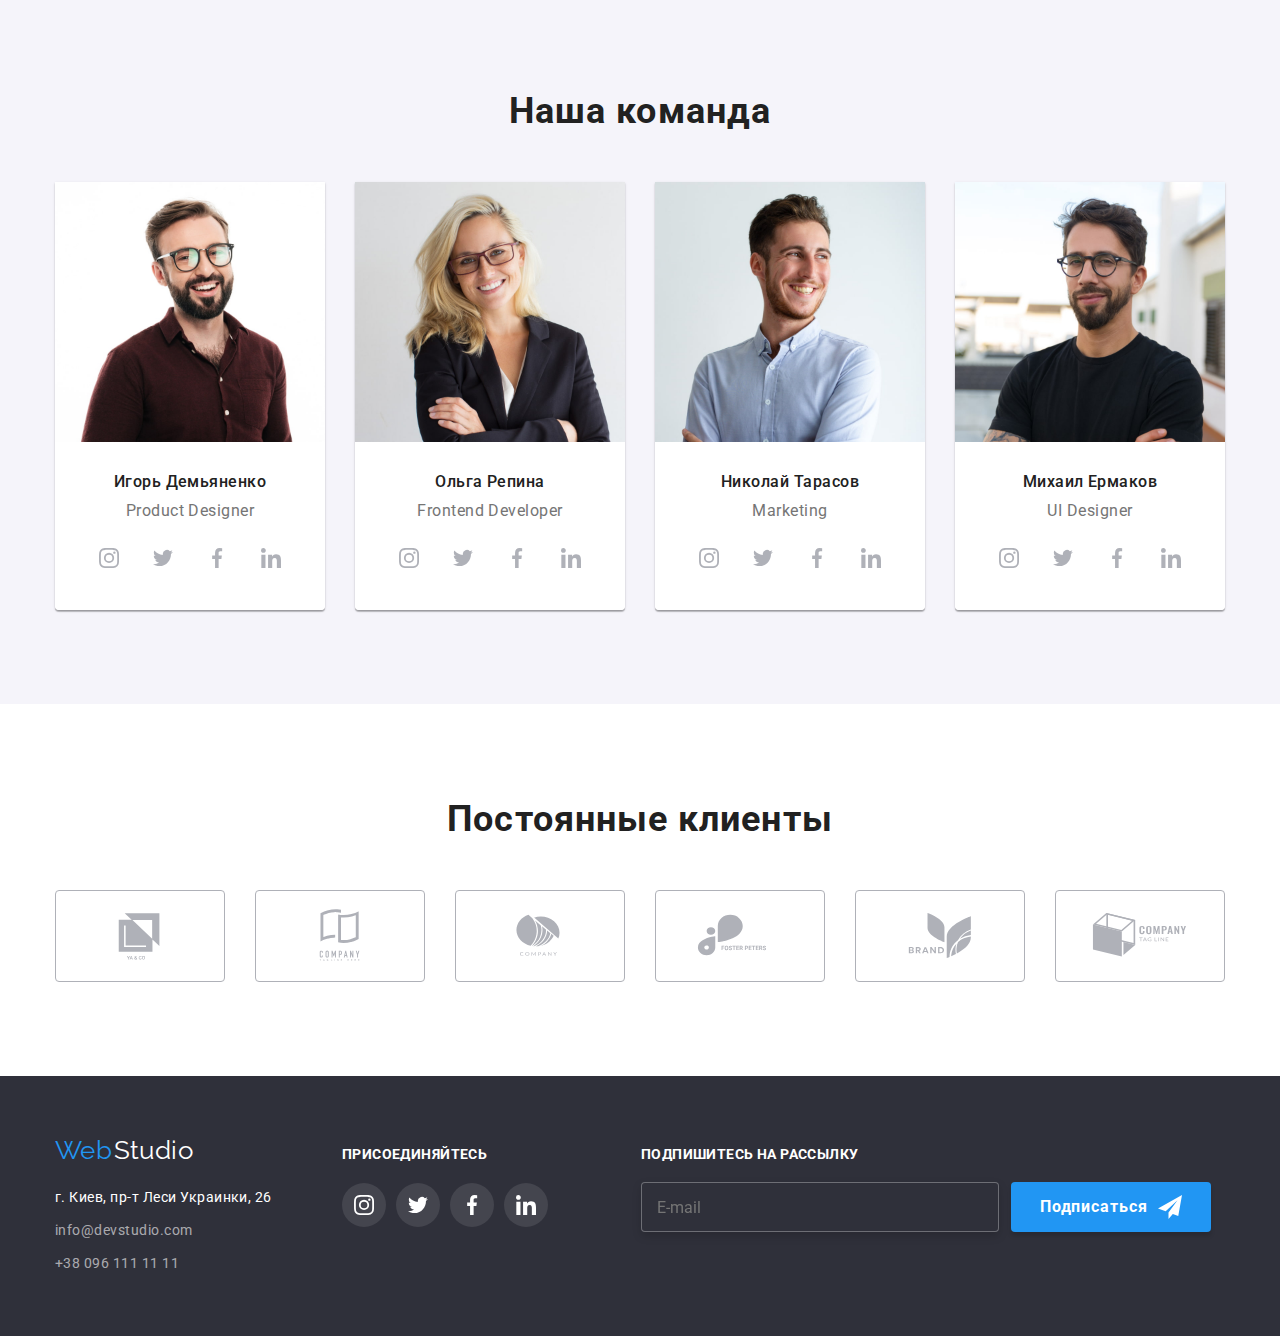
==== commit 8b40f6c0: "main refactored" ====
--- a/index.html
+++ b/index.html
@@ -19,7 +19,7 @@
   <body>
     <!-- Header -->
     <header class="page-header">
-      <div class="container">
+      <div class="container page-header__container">
         <!-- Navigation -->
         <nav class="site-nav">
           <a href="index.html" class="logo">
@@ -64,8 +64,8 @@
     <main>
       <!-- Hero Section -->
       <section class="hero">
-        <div class="hero-container">
-          <h1 class="hero-title">
+        <div class="container">
+          <h1 class="hero__title">
             Эффективные решения
             <br />
             для вашего бизнеса
@@ -74,54 +74,53 @@
         </div>
       </section>
       <section class="feature-section">
-        <!-- About Section -->
-        <!-- <h2 class="description-title">Наши сильные стороны</h2> -->
+        <!-- Feature Section -->
         <div class="container">
           <ul class="feature-list">
-            <li class="item">
-              <div class="icon-box">
+            <li class="feature-list__item">
+              <div class="feature-list__icon-wrapper">
                 <svg width="70" height="70">
                   <use href="./images/sprite.svg#antenna"></use>
                 </svg>
               </div>
-              <h3 class="feature-title">Внимание к деталям</h3>
-              <p class="feature-description">
+              <h3 class="feature-list__title">Внимание к деталям</h3>
+              <p class="feature-list__description">
                 Идейные соображения, а также начало повседневной работы по
                 формированию позиции.
               </p>
             </li>
-            <li class="item">
-              <div class="icon-box">
+            <li class="feature-list__item">
+              <div class="feature-list__icon-wrapper">
                 <svg width="70" height="70">
                   <use href="./images/sprite.svg#clock"></use>
                 </svg>
               </div>
-              <h3 class="feature-title">Пунктуальность</h3>
-              <p class="feature-description">
+              <h3 class="feature-list__title">Пунктуальность</h3>
+              <p class="feature-list__description">
                 Задача организации, в особенности же рамки и место обучения
                 кадров влечет за собой.
               </p>
             </li>
-            <li class="item">
-              <div class="icon-box">
+            <li class="feature-list__item">
+              <div class="feature-list__icon-wrapper">
                 <svg width="70" height="70">
                   <use href="./images/sprite.svg#diagram"></use>
                 </svg>
               </div>
-              <h3 class="feature-title">Планирование</h3>
-              <p class="feature-description">
+              <h3 class="feature-list__title">Планирование</h3>
+              <p class="feature-list__description">
                 Равным образом консультация с широким активом в значительной
                 степени обуславливает.
               </p>
             </li>
-            <li class="item">
-              <div class="icon-box">
+            <li class="feature-list__item">
+              <div class="feature-list__icon-wrapper">
                 <svg width="70" height="70">
                   <use href="./images/sprite.svg#astronaut"></use>
                 </svg>
               </div>
-              <h3 class="feature-title">Современные технологии</h3>
-              <p class="feature-description">
+              <h3 class="feature-list__title">Современные технологии</h3>
+              <p class="feature-list__description">
                 Значимость этих проблем настолько очевидна, что реализация
                 плановых заданий.
               </p>
@@ -129,98 +128,100 @@
           </ul>
         </div>
       </section>
-      <!-- "What We Do" Section -->
-      <section>
+      <!-- About Section -->
+      <section class="about-section">
         <div class="container">
-          <h2 class="about-title">Чем мы занимаемся</h2>
+          <h2 class="section-title">Чем мы занимаемся</h2>
           <ul class="about-list">
-            <li class="item">
-              <div class="thumb">
+
+            <li class="about-list__item">
+              <div class="about-list__thumb">
                 <img
                 src="./images/image01.jpg"
                 alt="Десктопные приложения"
                 height="294"
                 width="370"
-              />
-              <div class="text-container">
-                <p class="text-absolute">Десктопные приложения</p>
-              </div>
+                />
+                <div class="about-list__text-wrapper">
+                  <p class="about-list__text-position">Десктопные приложения</p>
+                </div>
               </div>
             </li>
 
-            <li class="item">
-              <div class="thumb">
-              <img
-              src="./images/image02.jpg"
-              alt="Мобильные приложения"
-              height="294"
-              width="370"
-            />
-            <div class="text-container">
-              <p class="text-absolute">Мобильные приложения</p>
-            </div>
+            <li class="about-list__item">
+              <div class="about-list__thumb">
+                <img
+                src="./images/image02.jpg"
+                alt="Мобильные приложения"
+                height="294"
+                width="370"
+                />
+                <div class="about-list__text-wrapper">
+                  <p class="about-list__text-position">Мобильные приложения</p>
+                </div>
               </div>
             </li>
 
-            <li class="item">
-              <div class="thumb">
+            <li class="about-list__item">
+              <div class="about-list__thumb">
                 <img
                 src="./images/image03.jpg"
                 alt="Дизайнерские решения"
                 height="294"
                 width="370"
-              />
-              <div class="text-container">
-                <p class="text-absolute">Дизайнерские решения</p>
-              </div>
-              </div>
-            </li>
+                />
+                <div class="about-list__text-wrapper">
+                  <p class="about-list__text-position">Дизайнерские решения</p>
+                </div>
+              </div>
+            </li>
+
           </ul>
         </div>
       </section>
       <!-- Team Section -->
-      <section class="team centered">
+      <section class="team-section team-section--centered">
         <div class="container">
-          <h2 class="about-title">Наша команда</h2>
+          <h2 class="section-title">Наша команда</h2>
           <!-- Team Card Set -->
-          <ul class="about-list">
+          <ul class="team-list">
             <!-- Team member one -->
-            <li class="item decorated">
+            <li class="team-list__item">
               <img
-                class="card-image"
+                class="team-list__card-image"
                 src="./images/img-card-01.jpg"
                 alt="Product Designer"
                 height="260"
                 width="270"
               />
-              <div class="team-card">
-                <h3 class="title-name">Игорь Демьяненко</h3>
-                <p class="profession">Product Designer</p>
+              <div class="team-list__wrapper">
+                <h3 class="team-list__title-name">Игорь Демьяненко</h3>
+                <p class="team-list__profession">Product Designer</p>
                 <!-- Social Media -->
-                <ul class="icon-list">
-                  <li class="team-item">
-                    <a class="team-link" href="">
-                      <svg class="team-icon">
+                <ul class="social-media__list">
+                  <li class="social-media__item">
+                    <a class="social-media__link social-media__link--team-sm" href="">
+                      <svg class="social-media__icon">
                         <use href="./images/sprite.svg#instagram"></use>
                       </svg>
                     </a>
                   </li>
-                  <li class="team-item">
-                    <a class="team-link" href="">
-                      <svg class="team-icon">
+                  <li class="social-media__item">
+                    <a class="social-media__link" href="">
+                      <svg class="social-media__icon">
                         <use href="./images/sprite.svg#twitter"></use>
                       </svg>
                     </a>
                   </li>
-                  <li class="team-item">
-                    <a class="team-link" href="">
-                      <svg class="team-icon">
+                  <li class="social-media__item">
+                    <a class="social-media__link" href="">
+                      <svg class="social-media__icon">
                         <use href="./images/sprite.svg#facebook"></use>
                       </svg>
                     </a>
                   </li>
-                  <li class="team-item">
-                    <a class="team-link" href="">
+                  <li class="social-media__item">
+                    <a class="social-media__link" href="">
                       <svg class="team-icon">
                         <use href="./images/sprite.svg#linkedin"></use>
                       </svg>
@@ -230,42 +231,42 @@
               </div>
             </li>
             <!-- Team member two -->
-            <li class="item decorated">
+            <li class="team-list__item">
               <img
-                class="card-image"
+                class="team-list__card-image"
                 src="./images/img-card-02.jpg"
                 alt="Product Designer"
                 height="260"
                 width="270"
               />
-              <div class="team-card">
-                <h3 class="title-name">Ольга Репина</h3>
-                <p class="profession">Frontend Developer</p>
+              <div class="team-list__wrapper">
+                <h3 class="team-list__title-name">Ольга Репина</h3>
+                <p class="team-list__profession">Frontend Developer</p>
                 <!-- Social Media -->
-                <ul class="icon-list">
-                  <li class="team-item">
-                    <a class="team-link" href="">
-                      <svg class="team-icon">
+                <ul class="social-media__list">
+                  <li class="social-media__item">
+                    <a class="social-media__link social-media__link--team-sm" href="">
+                      <svg class="social-media__icon">
                         <use href="./images/sprite.svg#instagram"></use>
                       </svg>
                     </a>
                   </li>
-                  <li class="team-item">
-                    <a class="team-link" href="">
-                      <svg class="team-icon">
+                  <li class="social-media__item">
+                    <a class="social-media__link" href="">
+                      <svg class="social-media__icon">
                         <use href="./images/sprite.svg#twitter"></use>
                       </svg>
                     </a>
                   </li>
-                  <li class="team-item">
-                    <a class="team-link" href="">
-                      <svg class="team-icon">
+                  <li class="social-media__item">
+                    <a class="social-media__link" href="">
+                      <svg class="social-media__icon">
                         <use href="./images/sprite.svg#facebook"></use>
                       </svg>
                     </a>
                   </li>
-                  <li class="team-item">
-                    <a class="team-link" href="">
+                  <li class="social-media__item">
+                    <a class="social-media__link" href="">
                       <svg class="team-icon">
                         <use href="./images/sprite.svg#linkedin"></use>
                       </svg>
@@ -275,42 +276,42 @@
               </div>
             </li>
             <!-- Team member three -->
-            <li class="item decorated">
+            <li class="team-list__item">
               <img
-                class="card-image"
+                class="team-list__card-image"
                 src="./images/img-card-03.jpg"
                 alt="Product Designer"
                 height="260"
                 width="270"
               />
-              <div class="team-card">
-                <h3 class="title-name">Николай Тарасов</h3>
-                <p class="profession">Marketing</p>
+              <div class="team-list__wrapper">
+                <h3 class="team-list__title-name">Николай Тарасов</h3>
+                <p class="team-list__profession">Marketing</p>
                 <!-- Social Media -->
-                <ul class="icon-list">
-                  <li class="team-item">
-                    <a class="team-link" href="">
-                      <svg class="team-icon">
+                <ul class="social-media__list">
+                  <li class="social-media__item">
+                    <a class="social-media__link social-media__link--team-sm" href="">
+                      <svg class="social-media__icon">
                         <use href="./images/sprite.svg#instagram"></use>
                       </svg>
                     </a>
                   </li>
-                  <li class="team-item">
-                    <a class="team-link" href="">
-                      <svg class="team-icon">
+                  <li class="social-media__item">
+                    <a class="social-media__link" href="">
+                      <svg class="social-media__icon">
                         <use href="./images/sprite.svg#twitter"></use>
                       </svg>
                     </a>
                   </li>
-                  <li class="team-item">
-                    <a class="team-link" href="">
-                      <svg class="team-icon">
+                  <li class="social-media__item">
+                    <a class="social-media__link" href="">
+                      <svg class="social-media__icon">
                         <use href="./images/sprite.svg#facebook"></use>
                       </svg>
                     </a>
                   </li>
-                  <li class="team-item">
-                    <a class="team-link" href="">
+                  <li class="social-media__item">
+                    <a class="social-media__link" href="">
                       <svg class="team-icon">
                         <use href="./images/sprite.svg#linkedin"></use>
                       </svg>
@@ -320,48 +321,48 @@
               </div>
             </li>
             <!-- Team member four -->
-            <li class="item decorated">
+            <li class="team-list__item">
               <img
-                class="card-image"
+                class="team-list__card-image"
                 src="./images/img-card-04.jpg"
                 alt="Product Designer"
                 height="260"
                 width="270"
               />
-              <div class="team-card">
-                <h3 class="title-name">Михаил Ермаков</h3>
-                <p class="profession">UI Designer</p>
+              <div class="team-list__wrapper">
+                <h3 class="team-list__title-name">Михаил Ермаков</h3>
+                <p class="team-list__profession">UI Designer</p>
                 <!-- Social Media -->
-                <ul class="icon-list">
-                  <li class="team-item">
-                    <a class="team-link" href="">
-                      <svg class="team-icon">
+                <ul class="social-media__list">
+                  <li class="social-media__item">
+                    <a class="social-media__link social-media__link--team-sm" href="">
+                      <svg class="social-media__icon">
                         <use href="./images/sprite.svg#instagram"></use>
                       </svg>
                     </a>
                   </li>
-                  <li class="team-item">
-                    <a class="team-link" href="">
-                      <svg class="team-icon">
+                  <li class="social-media__item">
+                    <a class="social-media__link" href="">
+                      <svg class="social-media__icon">
                         <use href="./images/sprite.svg#twitter"></use>
                       </svg>
                     </a>
                   </li>
-                  <li class="team-item">
-                    <a class="team-link" href="">
-                      <svg class="team-icon">
+                  <li class="social-media__item">
+                    <a class="social-media__link" href="">
+                      <svg class="social-media__icon">
                         <use href="./images/sprite.svg#facebook"></use>
                       </svg>
                     </a>
                   </li>
-                  <li class="team-item">
-                    <a class="team-link" href="">
+                  <li class="social-media__item">
+                    <a class="social-media__link" href="">
                       <svg class="team-icon">
                         <use href="./images/sprite.svg#linkedin"></use>
                       </svg>
                     </a>
                   </li>
-                </ul>  
+                </ul>
               </div>
             </li>
           </ul>
@@ -370,46 +371,46 @@
       <!-- Clients section -->
       <section class="clients-section">
         <div class="container">
-          <h2 class="about-title">Постоянные клиенты</h2>
-          <ul class="client-list">
-            <li class="list-item">
-              <a href="" class="client-link">
-                <svg class="client-logo">
+          <h2 class="section-title">Постоянные клиенты</h2>
+          <ul class="clients-list">
+            <li class="clients-list__item">
+              <a href="" class="clients-list__link">
+                <svg class="clients-list__logo">
                   <use href="./images/sprite.svg#client-logo-a"></use>
                 </svg>
               </a>
             </li>
-            <li class="list-item">
-              <a href="" class="client-link">
-                <svg class="client-logo">
+            <li class="clients-list__item">
+              <a href="" class="clients-list__link">
+                <svg class="clients-list__logo">
                   <use href="./images/sprite.svg#client-logo-b"></use>
                 </svg>
               </a>
             </li>
-            <li class="list-item">
-              <a href="" class="client-link">
-                <svg class="client-logo">
+            <li class="clients-list__item">
+              <a href="" class="clients-list__link">
+                <svg class="clients-list__logo">
                   <use href="./images/sprite.svg#client-logo-c"></use>
                 </svg>
               </a>
             </li>
-            <li class="list-item">
-              <a href="" class="client-link">
-                <svg class="client-logo">
+            <li class="clients-list__item">
+              <a href="" class="clients-list__link">
+                <svg class="clients-list__logo">
                   <use href="./images/sprite.svg#client-logo-d"></use>
                 </svg>
               </a>
             </li>
-            <li class="list-item">
-              <a href="" class="client-link">
-                <svg class="client-logo">
+            <li class="clients-list__item">
+              <a href="" class="clients-list__link">
+                <svg class="clients-list__logo">
                   <use href="./images/sprite.svg#client-logo-e"></use>
                 </svg>
               </a>
             </li>
-            <li class="list-item">
-              <a href="" class="client-link">
-                <svg class="client-logo">
+            <li class="clients-list__item">
+              <a href="" class="clients-list__link">
+                <svg class="clients-list__logo">
                   <use href="./images/sprite.svg#client-logo-f"></use>
                 </svg>
               </a>
@@ -420,30 +421,28 @@
     </main>
     <!-- Footer -->
     <footer class="footer">
-      <div class="footer-container">
-        <div class="logo-adress">
-          <a href="index.html" class="main-logo">
-            <p class="logo-stylization">
-              <span class="logo-item">
-                Web
-              </span>
-              Studio
-            </p>
+      <div class="container footer__container">
+        <div>
+          <a href="index.html" class="logo logo--white">
+            <span class="logo__item">
+              Web
+            </span>
+            Studio
           </a>
           <!-- Address -->
-          <address>
+          <address class="address">
             <div>
-              <ul class="address-list">
-                <li class="item">
-                  <a href="">г. Киев, пр-т Леси Украинки, 26</a>
+              <ul class="address__list">
+                <li class="address__item">
+                  <a class="address__link address__link--white" href="">г. Киев, пр-т Леси Украинки, 26</a>
                 </li>
-                <li class="item">
-                  <a class="address-item" href="mailto:info@devstudio.com">
+                <li class="address__item">
+                  <a class="address__link" href="mailto:info@devstudio.com">
                     info@devstudio.com
                   </a>
                 </li>
-                <li class="item">
-                  <a class="address-item" href="tel:+380961111111">
+                <li class="address__item">
+                  <a class="address__link" href="tel:+380961111111">
                     +38 096 111 11 11
                   </a>
                 </li>
@@ -451,33 +450,33 @@
             </div>
         </div>
           <!--Social Media  -->
-          <div class="social-container">
-            <p class="social-title">Присоединяйтесь</p>
-            <ul class="social-list">
-              <li class="social-item">
-                <a href="" class="social-link">
-                  <svg class="social-icon">
+          <div class="social-media">
+            <p class="social-media__title">Присоединяйтесь</p>
+            <ul class="social-media__list social-media__list--footer">
+              <li class="social-media__item">
+                <a href="" class="social-media__link social-media__link--footer">
+                  <svg class="social-media__icon">
                     <use href="./images/sprite.svg#instagram"></use>
                   </svg>
                 </a>
               </li>
-              <li class="social-item">
-                <a href="" class="social-link">
-                  <svg class="social-icon">
+              <li class="social-media__item">
+                <a href="" class="social-media__link social-media__link--footer">
+                  <svg class="social-media__icon">
                     <use href="./images/sprite.svg#twitter"></use>
                   </svg>
                 </a>
               </li>
-              <li class="social-item">
-                <a href="" class="social-link">
-                  <svg class="social-icon">
+              <li class="social-media__item">
+                <a href="" class="social-media__link social-media__link--footer">
+                  <svg class="social-media__icon">
                     <use href="./images/sprite.svg#facebook"></use>
                   </svg>
                 </a>
               </li>
-              <li class="social-item">
-                <a href="" class="social-link">
-                  <svg class="social-icon">
+              <li class="social-media__item">
+                <a href="" class="social-media__link social-media__link--footer">
+                  <svg class="social-media__icon">
                     <use href="./images/sprite.svg#linkedin"></use>
                   </svg>
                 </a>
@@ -486,17 +485,14 @@
           </div>
         </address>
         <!-- Follow -->
-        <div class="subscribe-container">
-          <p class="subscribe-text">Подпишитесь на рассылку</p>
-          <form class="subscribe-form" name="subscribe-form" autocomplete="on">
-            <label class="subscribe-label">
-              <input class="subscribe-input" type="email" name="email" placeholder="E-mail">
+        <div class="subscribe">
+          <p class="subscribe__text">Подпишитесь на рассылку</p>
+          <form class="subscribe__form" name="subscribe-form" autocomplete="on">
+            <label class="subscribe__label">
+              <input class="subscribe__input" type="email" name="email" placeholder="E-mail">
             </label>
-            <button class="subscribe-button" type="submit">
-            <span 
-            class="subscribe-button_text">Подписаться
-            </span>
-            <svg class="subscribe-button_icon" width="24px" height="24px">
+            <button class="subscribe__button" type="submit">Подписаться
+            <svg class="subscribe__icon" width="24px" height="24px">
               <use href="./images/sprite.svg#subscribe-icon"></use>
             </svg>
             </button>
@@ -508,43 +504,43 @@
     <div data-modal class="backdrop is-hidden">
       <!-- Modal Window -->
       <div class="modal">
-        <div class="modal-container">
-          <b class="modal-text">Оставьте свои данные, мы вам перезвоним</b>
+        <div class="modal__container">
+          <b class="modal__text">Оставьте свои данные, мы вам перезвоним</b>
           <form class="modal-form" name="request-form">
-            <label class="modal-label__name">
-              <span class="modal-label__text">
+            <label class="modal-form__label">
+              <span class="modal-form__label-text">
                 Имя
               </span>
-              <input class="modal-input" type="text" name="name">
-                <svg class="modal-icon__person" width="12" height="12" >
+              <input class="modal-form__input" type="text" name="name">
+                <svg class="modal-form__icon" width="12" height="12" >
                   <use href="./images/sprite.svg#person-icon"></use>
                 </svg>
             </label>
-            <label class="modal-label__tel">
-              <span class="modal-label__text">
+            <label class="modal-form__label">
+              <span class="modal-form__label-text">
                 Телефон
               </span>
-              <input class="modal-input" type="tel" name="phone-number">
-              <svg class="modal-icon__phone" width="13" height="13" >
+              <input class="modal-form__input" type="tel" name="phone-number">
+              <svg class="modal-form__icon" width="13" height="13" >
                 <use href="./images/sprite.svg#phone-icon"></use>
               </svg> 
             </label>
-            <label class="modal-label__email">
-              <span class="modal-label__text">
+            <label class="modal-form__label">
+              <span class="modal-form__label-text">
                 Почта
               </span>
-              <input class="modal-input" type="email" name="email">
-              <svg class="modal-icon__email" width="15" height="12" >
+              <input class="modal-form__input" type="email" name="email">
+              <svg class="modal-form__icon" width="15" height="12" >
                 <use href="./images/sprite.svg#modal-icon__email"></use>
               </svg> 
             </label>
-            <span class="comment-text">
+            <span class="modal-form__label-text">
               Комментарий
             </span>
-            <textarea class="comment-section" placeholder="Введите текст" name="" id="comment"></textarea>
-            <label class="agreement-label" name="agreement">
-              <input class="agreement-checkbox" type="checkbox" name="agreement">
-              <span class="checkbox-icon"></span>
+            <textarea class="modal-form__comment-section" placeholder="Введите текст" name="" id="comment"></textarea>
+            <label class="modal-form__agreement-label" name="agreement">
+              <input class="modal-form__agreement-checkbox" type="checkbox" name="agreement">
+              <span class="modal-form__checkbox-icon"></span>
               Соглашаюсь с рассылкой и принимаю <a class="agreement-link" href="">Условия договора</a>
             </label>
             <button class="modal-button" type="submit">
--- a/css/styles.css
+++ b/css/styles.css
@@ -83,23 +83,18 @@
   padding: 0px;
 }
 
-/* header */
+/* Header */
 
 .page-header {
   background: var(--white-color);
-  /* border-bottom: 1px solid #ececec; */
-}
-
-.page-header .container {
+}
+
+.page-header__container {
   display: flex;
 }
 
 .page-header--line {
   border-bottom: 1px solid #ececec;
-}
-
-.header .container {
-  width: 1200px;
 }
 
 .logo {
@@ -110,6 +105,10 @@
   word-spacing: -0.4ch;
 }
 
+.logo--white {
+  color: var(--white-color);
+}
+
 .logo__item {
   color: var(--accent-color);
 }
@@ -171,7 +170,7 @@
   letter-spacing: 0.02em;
 }
 
-.contacts-link {
+.contacts-list__link {
   display: flex;
   align-items: center;
   padding-top: 32px;
@@ -252,10 +251,7 @@
   background-size: cover;
 }
 
-.hero-container {
-}
-
-.hero-title {
+.hero__title {
   margin-top: 0px;
   margin-bottom: 30px;
 
@@ -289,49 +285,33 @@
   font-family: inherit;
 }
 
-/* features */
+/* Feature Section */
 
 .feature-section {
   padding-top: 94px;
   padding-bottom: 94px;
 }
 
-.feature-title {
-  margin-bottom: 10px;
-
-  font-weight: 700;
-  font-size: 14px;
-  color: var(--font-color);
-  line-height: 1.14;
-  text-transform: uppercase;
-}
-
-.feature-description {
+.feature-list {
+  display: flex;
+  justify-content: center;
+  margin: 0px;
+
   font-size: 14px;
   line-height: 1.7;
-}
-
-.feature-list {
-  display: flex;
-  flex-wrap: wrap;
-  justify-content: center;
-  margin: 0px;
-
-  font-size: 14px;
-  line-height: 1.7;
-  letter-spacing: 0.03em;
-}
-
-.feature-list .item {
+  letter-spacing: 0.03em;
+}
+
+.feature-list__item {
   width: 270px;
   margin-right: 30px;
 }
 
-.feature-list .item:last-child {
+.feature-list__item:last-child {
   margin-right: 0px;
 }
 
-.icon-box {
+.feature-list__icon-wrapper {
   display: flex;
   align-items: center;
   justify-content: center;
@@ -341,38 +321,24 @@
   background-color: var(--secondary-bg-color);
 }
 
-/* SVG BEFORE */
-
-/* .feature-list .item::before {
-  margin-bottom: 30px;
-  display: block;
-  content: '';
-  height: 120px;
-  background-size: auto;
-  background-repeat: no-repeat;
-  background-position: center;
-  background-color: var(--secondary-bg-color);
-}
-
-.feature-list .item:nth-child(1)::before {
-  background-image: url(../images/antenna.svg);
-}
-
-.feature-list .item:nth-child(2)::before {
-  background-image: url(../images/clock.svg);
-}
-
-.feature-list .item:nth-child(3)::before {
-  background-image: url(../images/diagram.svg);
-}
-
-.feature-list .item:nth-child(4)::before {
-  background-image: url(../images/astronaut.svg);
-} */
-
-/* about */
-
-.about-title {
+.feature-list__title {
+  margin-bottom: 10px;
+
+  font-weight: 700;
+  font-size: 14px;
+  color: var(--font-color);
+  line-height: 1.14;
+  text-transform: uppercase;
+}
+
+.feature-list__description {
+  font-size: 14px;
+  line-height: 1.7;
+}
+
+/* About Section */
+
+.section-title {
   margin-bottom: 50px;
 
   font-weight: 700;
@@ -389,11 +355,11 @@
   padding-bottom: 94px;
 }
 
-.about-list .item + .item {
-  margin-left: 30px;
-}
-
-.text-container {
+.about-list__item:not(:last-child) {
+  margin-right: 30px;
+}
+
+.about-list__text-wrapper {
   position: absolute;
   bottom: 0;
   left: 0;
@@ -407,7 +373,7 @@
   );
 }
 
-.text-absolute {
+.about-list__text-position {
   color: var(--white-color);
   font-weight: 700;
   font-size: 14px;
@@ -417,27 +383,44 @@
   text-transform: uppercase;
 }
 
-.thumb {
+.about-list__thumb {
   position: relative;
   height: 294px;
 }
 
-/* team */
-
-.team {
+/* Team Section */
+
+.team-section {
   /* width: 1600; */
   padding-top: 94px;
+  padding-bottom: 94px;
 
   background-color: var(--secondary-bg-color);
 }
 
-.decorated {
+.team-section--centered {
+  text-align: center;
+}
+
+.team-list {
+  display: flex;
+}
+
+.team-list__item {
   box-shadow: 0px 1px 3px rgba(0, 0, 0, 0.12), 0px 1px 1px rgba(0, 0, 0, 0.14),
     0px 2px 1px rgba(0, 0, 0, 0.2);
   border-radius: 0px 0px 4px 4px;
 }
 
-.team-card {
+.team-list__item:not(:last-child) {
+  margin-right: 30px;
+}
+
+.team-list__card-image {
+  display: block;
+}
+
+.team-list__wrapper {
   padding-top: 30px;
   padding-bottom: 30px;
   border-radius: 0px 0px 4px 4px;
@@ -445,7 +428,7 @@
   background: #ffffff;
 }
 
-.title-name {
+.team-list__title-name {
   margin-bottom: 10px;
 
   color: var(--font-color);
@@ -455,7 +438,7 @@
   letter-spacing: 0.03em;
 }
 
-.profession {
+.team-list__profession {
   margin-bottom: 16px;
 
   font-size: 16px;
@@ -463,30 +446,17 @@
   letter-spacing: 0.03em;
 }
 
-.title-hide {
-  color: rgba(255, 255, 255, 0);
-}
-
-.centered {
-  text-align: center;
-}
-
-.team-social {
+/* Team Social Media */
+
+.social-media__list {
+  display: flex;
+  justify-content: center;
+  align-items: center;
   padding-right: 32px;
   padding-left: 32px;
-  padding-bottom: 30px;
-  background-color: var(--white-color);
-}
-.icon-list {
-  display: flex;
-  justify-content: center;
-}
-
-.team-item + .team-item {
-  margin-left: 10px;
-}
-
-.team-link {
+}
+
+.social-media__link {
   display: inline-flex;
   justify-content: center;
   align-items: center;
@@ -494,46 +464,42 @@
   height: 44px;
   padding: 12px 12px;
 
+  fill: #afb1b8;
   border-radius: 50%;
-  fill: #afb1b8;
-
-  transition: fill 250ms var(--timing-function),
-    background-color 250ms var(--timing-function);
-}
-
-.team-link:hover,
-.team-link:focus {
+  background-color: rgba(255, 255, 255, 0.1);
+
+  transition: background-color 250ms var(--timing-function);
+}
+
+.social-media__link:hover,
+.social-media__link:focus {
   fill: var(--white-color);
   background-color: var(--accent-color);
 }
 
-.team-icon {
-  width: 20px;
-  height: 20px;
-}
-
-/* clients section */
+/* Clients Section */
 
 .clients-section {
   padding-top: 94px;
   padding-bottom: 94px;
 }
 
-.client-list {
-  display: flex;
-}
-
-.client-list .list-item {
+.clients-list {
+  display: flex;
+  justify-content: center;
+}
+
+.clients-list__item {
   display: flex;
   width: 170px;
   height: 92px;
 }
 
-.client-list .list-item:not(:last-child) {
+.clients-list__item:not(:last-child) {
   margin-right: 30px;
 }
 
-.client-link {
+.clients-list__link {
   display: flex;
   justify-content: center;
   align-items: center;
@@ -549,15 +515,15 @@
   transition-timing-function: var(--timing-function);
 }
 
-.client-link:hover,
-.client-link:hover svg,
-.client-link:focus,
-.client-link:focus svg {
+.clients-list__link:hover,
+.clients-list__link:hover svg,
+.clients-list__link:focus,
+.clients-list__link:focus svg {
   border-color: var(--accent-color);
   fill: var(--accent-color);
 }
 
-.client-logo {
+.clients-list__logo {
   width: 106px;
   height: 60px;
   fill: #afb1b8;
@@ -567,13 +533,13 @@
   transition-timing-function: var(--timing-function);
 }
 
-.client-logo:hover {
+.clients-list__logo:hover {
   fill: inherit;
 }
 
-/* footer */
-
-.footer-container {
+/* Page Footer */
+
+.footer__container {
   width: 1200px;
   padding-left: 15px;
   padding-right: 15px;
@@ -589,38 +555,37 @@
   background: var(--background-color);
 }
 
-.footer a p {
-  color: var(--white-color);
-}
-
-.footer .main-logo {
+.footer .logo {
   display: block;
   margin-bottom: 20px;
 }
 
-/* address */
-
-address {
-  display: flex;
-}
-.address-list {
+/* Address */
+
+.address {
+  display: flex;
+}
+.address__list {
   font-style: normal;
   font-size: 14px;
   line-height: 1.71;
   color: var(--white-color);
 }
 
-.address-list .item + .item {
+.address__item + .address__item {
   margin-top: 9px;
 }
 
-.address-list .address-item {
+.address__link {
   color: rgba(255, 255, 255, 0.6);
 }
 
-/* Social media */
-
-.social-title {
+.address__link--white {
+  color: var(--white-color);
+}
+/* Social media Footer */
+
+.social-media__title {
   margin-bottom: 20px;
 
   font-weight: 700;
@@ -632,28 +597,25 @@
   color: var(--white-color);
 }
 
-.social-container {
+.social-media {
   margin-left: 70px;
 }
 
-.social-list {
-  display: flex;
-}
-
-.social-item + .social-item {
-  margin-left: 10px;
-}
-
-.social-item {
+.social-media__list--footer {
+  padding: 0px;
+}
+
+.social-media__item:not(:last-child) {
+  margin-right: 10px;
+}
+
+.social-media__item {
+  display: flex;
   transition: background-color 250ms var(--timing-function);
   border-radius: 50%;
 }
 
-.social-link {
-  width: 44px;
-  height: 44px;
-  padding: 12px 12px;
-  display: inline-flex;
+.social-media__link--footer {
   fill: var(--white-color);
   border-radius: 50%;
   background-color: rgba(255, 255, 255, 0.1);
@@ -661,30 +623,30 @@
   transition: background-color 250ms var(--timing-function);
 }
 
-.socail-link:hover,
-.social-link:focus {
+.social-media__link--footer:hover,
+.social-media__link--footer:focus {
   fill: var(--white-color);
   background-color: var(--accent-color);
 }
 
-.social-item:hover,
-.social-item:focus {
+.social-media__item:hover,
+.social-media__item:focus {
   background-color: var(--accent-color);
   border-radius: 50%;
 }
 
-.social-icon {
+.social-media__icon {
   width: 20px;
   height: 20px;
 }
 
-/* Footer subscribe option */
-
-.subscribe-container {
-  margin-left: 154px;
-}
-
-.subscribe-text {
+/* Subscribe */
+
+.subscribe {
+  margin-left: 93px;
+}
+
+.subscribe__text {
   margin-bottom: 20px;
 
   font-weight: 700;
@@ -696,11 +658,11 @@
   color: var(--white-color);
 }
 
-.subscribe-form {
-  display: flex;
-}
-
-.subscribe-input {
+.subscribe__form {
+  display: flex;
+}
+
+.subscribe__input {
   margin-right: 12px;
   padding: 16px 15px 16px 15px;
   width: 358px;
@@ -714,7 +676,7 @@
   color: var(--white-color);
 }
 
-.subscribe-button {
+.subscribe__button {
   display: flex;
   justify-content: center;
   align-items: center;
@@ -725,28 +687,31 @@
   box-shadow: 0px 4px 4px rgba(0, 0, 0, 0.15);
   border-radius: 4px;
   border: none;
-}
-
-.subscribe-button_text {
-  display: flex;
-  align-items: center;
+  cursor: pointer;
+
+  color: var(--white-color);
   text-align: center;
   letter-spacing: 0.06em;
-
   font-weight: 700;
   font-size: 16px;
-  /* line-height: 1.87px; */
-
-  color: var(--white-color);
-}
-
-.subscribe-button_icon {
+}
+
+.subscribe__icon {
   margin-left: 10px;
 }
 
 /* PORTFOLIO */
 
-/* filter buttons */
+/* Products Section */
+
+.products {
+  padding-bottom: 94px;
+  padding-top: 94px;
+  padding-right: 15px;
+  padding-left: 15px;
+}
+
+/* Filter Buttons */
 
 .filters {
   display: flex;
@@ -754,11 +719,11 @@
   margin-bottom: 50px;
 }
 
-.filters .item + .item {
-  margin-left: 8px;
-}
-
-.filter-button {
+.filters__item:not(:last-child) {
+  margin-right: 8px;
+}
+
+.filters__button {
   background: #f5f4fa;
   color: var(--font-color);
   height: 38px;
@@ -779,55 +744,58 @@
     box-shadow 250ms var(--timing-function);
 }
 
-.filter-button:hover,
-.filter-button:focus {
+.filters__button:hover,
+.filters__button:focus {
   color: var(--white-color);
   background: var(--accent-color);
   box-shadow: 0px 3px 1px rgba(0, 0, 0, 0.1), 0px 1px 2px rgba(0, 0, 0, 0.08),
     0px 2px 2px rgba(0, 0, 0, 0.12);
 }
 
-/* products list */
+/* Products List */
 
 .product-list {
   display: flex;
-  /* justify-content: center; */
   flex-wrap: wrap;
 }
 
-.product-article {
+.product-list__reuseable {
   cursor: pointer;
 }
 
-.product-item {
+.product-list__item {
   width: calc((100% - 60px) / 3);
 }
 
-.product-item:not(:nth-last-child(-n + 3)) {
+.product-list__item:not(:nth-last-child(-n + 3)) {
   margin-bottom: 30px;
 }
 
-.product-item:not(:nth-last-child(3n)) {
+.product-list__item:not(:nth-last-child(3n)) {
   margin-left: 30px;
 }
 
-.product-item:hover {
+.product-list__item:hover {
   box-shadow: 0px 1px 1px rgba(0, 0, 0, 0.12), 0px 4px 4px rgba(0, 0, 0, 0.06),
     1px 4px 6px rgba(0, 0, 0, 0.16);
 }
 
-.product-item:hover .product-overlay,
-.product-item:focus .product-overlay {
+.product-list__item:hover .product-list__overlay,
+.product-list__item:focus .product-list__overlay {
   opacity: 1;
   transform: translateY(0%);
 }
 
-.product-thumb {
+.product-list__thumb {
   position: relative;
   overflow: hidden;
 }
 
-.product-overlay {
+.product-list__card-image {
+  display: block;
+}
+
+.product-list__overlay {
   position: absolute;
   top: 0;
   left: 0;
@@ -842,7 +810,7 @@
     opacity 250ms var(--timing-function);
 }
 
-.overlay-text {
+.product-list__text {
   position: absolute;
   top: 50%;
   left: 50%;
@@ -855,18 +823,14 @@
   color: var(--white-color);
 }
 
-.product-card {
+.product-list__card {
   padding: 20px 24px;
 
   background: #ffffff;
   border: 1px solid #eeeeee;
 }
 
-.card-image {
-  display: block;
-}
-
-.product-title {
+.product-list__title {
   margin-bottom: 8px;
 
   font-weight: 700;
@@ -875,20 +839,13 @@
   line-height: 1.17;
 }
 
-.product-category {
+.product-list__category {
   font-size: 16px;
   line-height: 1.9;
   letter-spacing: 0.03em;
 }
 
-.products {
-  padding-bottom: 94px;
-  padding-top: 94px;
-  padding-right: 15px;
-  padding-left: 15px;
-}
-
-/* backdrop */
+/* Backdrop */
 
 .backdrop {
   position: fixed;
@@ -912,7 +869,7 @@
   transform: translate(-50%, -50%) scale(1.1);
 }
 
-/* Modal window */
+/* Modal Window */
 
 .modal {
   position: absolute;
@@ -930,11 +887,11 @@
   transition: transform 250ms var(--timing-function);
 }
 
-.modal-container {
+.modal__container {
   padding: 40px;
 }
 
-.modal-text {
+.modal__text {
   display: block;
   margin-bottom: 30px;
 
@@ -946,25 +903,24 @@
   letter-spacing: 0.03em;
 }
 
-.modal-label__name,
-.modal-label__tel,
-.modal-label__email {
+.modal-form__label {
   position: relative;
   display: block;
 }
 
-.modal-label__text {
+.modal-form__label-text {
+  display: block;
   margin-bottom: 4px;
 
   color: var(--alt-font-color);
   font-size: 12px;
-}
-
-/* Modal icons */
-
-.modal-icon__person,
-.modal-icon__phone,
-.modal-icon__email {
+  line-height: 1.7;
+  letter-spacing: 0.03em;
+}
+
+/* Modal Icons */
+
+.modal-form__icon {
   position: absolute;
   top: 30px;
   left: 15px;
@@ -973,9 +929,9 @@
   width: 25px;
 }
 
-/* Modal inputs */
-
-.modal-input {
+/* Modal Inputs */
+
+.modal-form__input {
   display: block;
   width: 100%;
   height: 40px;
@@ -987,19 +943,17 @@
   border-radius: 4px;
 }
 
-.modal-input:focus + .modal-icon__person,
-.modal-input:focus + .modal-icon__phone,
-.modal-input:focus + .modal-icon__email {
+.modal-form__input:focus + .modal-form__icon {
   fill: var(--accent-color);
   transition: fill 250ms var(--timing-function);
 }
 
-.modal-input:focus {
+.modal-form__input:focus {
   outline: none;
   border: 1px solid var(--accent-color);
 }
 
-.comment-text {
+.modal-form__comment-text {
   display: block;
   margin-bottom: 4px;
 
@@ -1008,7 +962,7 @@
   color: var(--alt-font-color);
 }
 
-.comment-section {
+.modal-form__comment-section {
   display: block;
   width: 100%;
   height: 120px;
@@ -1021,16 +975,16 @@
   resize: none;
 }
 
-.comment-section:focus {
+.modal-form__comment-section:focus {
   outline: none;
   border: 1px solid var(--accent-color);
 }
 
-.comment-section::placeholder {
+.modal-form__comment-section::placeholder {
   color: rgba(117, 117, 117, 0.5);
 }
 
-.agreement-label {
+.modal-form__agreement-label {
   position: relative;
   display: flex;
   align-items: center;
@@ -1041,7 +995,7 @@
 
 /* Checkbox */
 
-.agreement-checkbox {
+.modal-form__agreement-checkbox {
   -webkit-appearance: none;
   -moz-appearance: none;
   appearance: none;
@@ -1049,7 +1003,7 @@
   position: absolute;
 }
 
-.agreement-checkbox:checked + .checkbox-icon {
+.modal-form__agreement-checkbox:checked + .modal-form__checkbox-icon {
   background-color: var(--accent-color);
   background-image: url(../images/checked-icon.svg);
   background-size: contain;
@@ -1057,7 +1011,7 @@
   border-color: var(--accent-color);
 }
 
-.checkbox-icon {
+.modal-form__checkbox-icon {
   display: inline-block;
   width: 16px;
   height: 15px;
@@ -1069,17 +1023,17 @@
   cursor: pointer;
 }
 
-.agreement-checkbox:focus + .checkbox-icon {
+.modal-form__agreement-checkbox:focus + .modal-form__checkbox-icon {
   box-shadow: 0 0 0 0.2rem rgba(33, 150, 243, 0.25);
 }
 
-.agreement-link {
+.modal-form__agreement-link {
   color: var(--accent-color);
   text-decoration: underline;
   margin-left: 5px;
 }
 
-/* Submit button */
+/* Submit Button */
 
 .modal-button {
   display: block;
@@ -1103,7 +1057,7 @@
   letter-spacing: 0.06em;
 }
 
-/* Modal close-button */
+/* Modal Close-Button */
 
 .close-button {
   position: absolute;
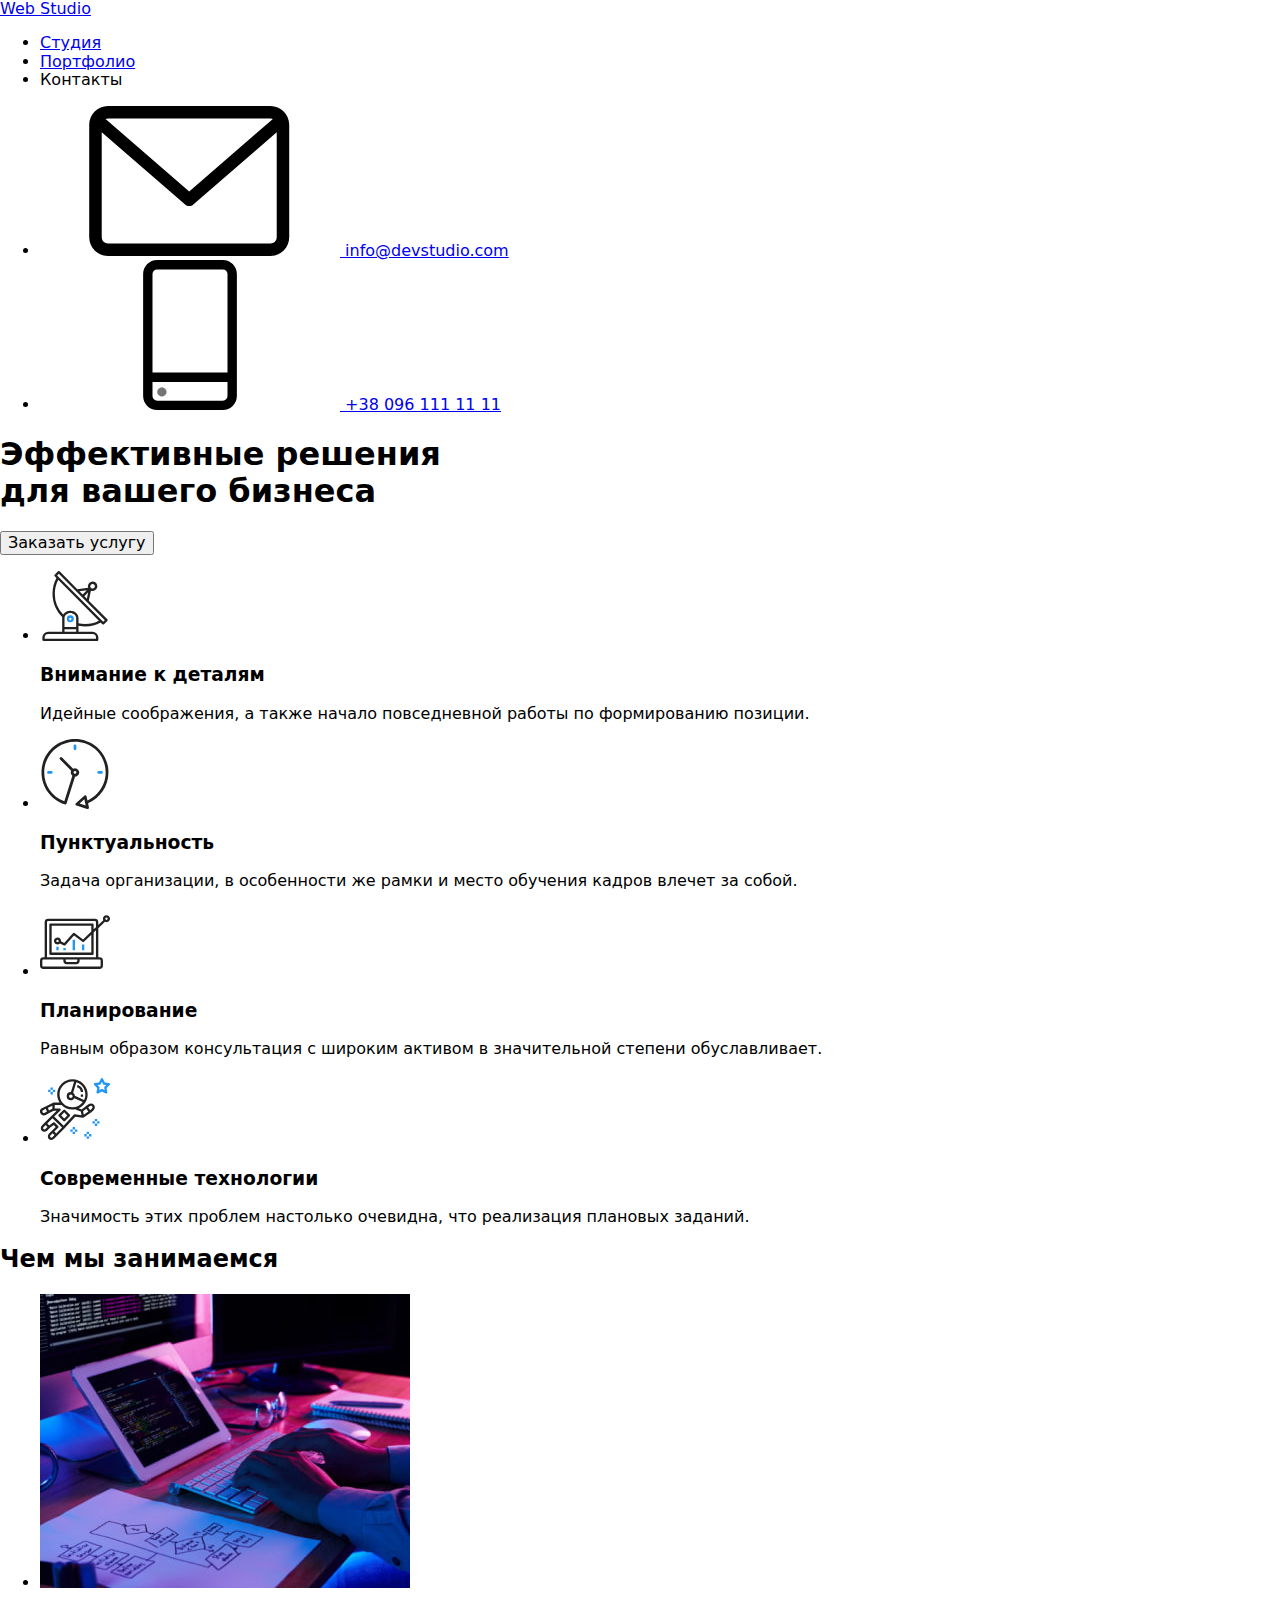
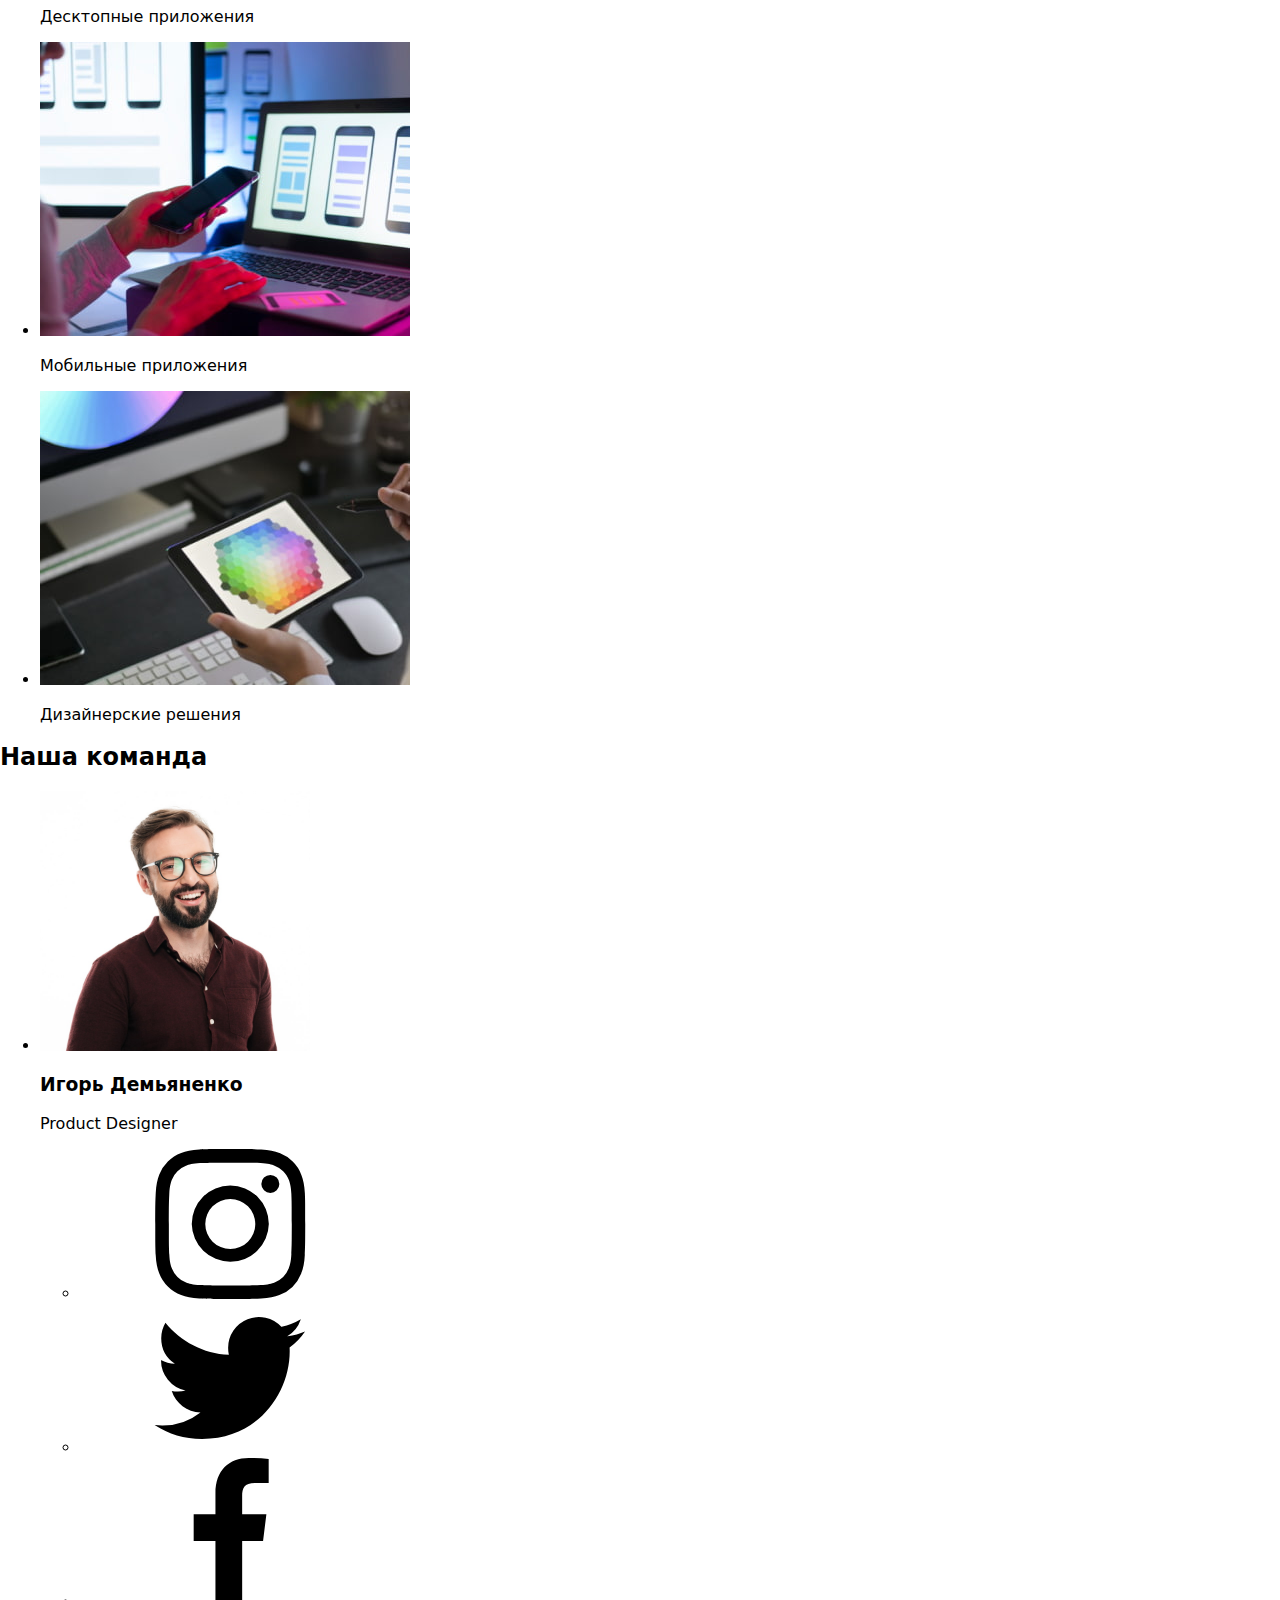
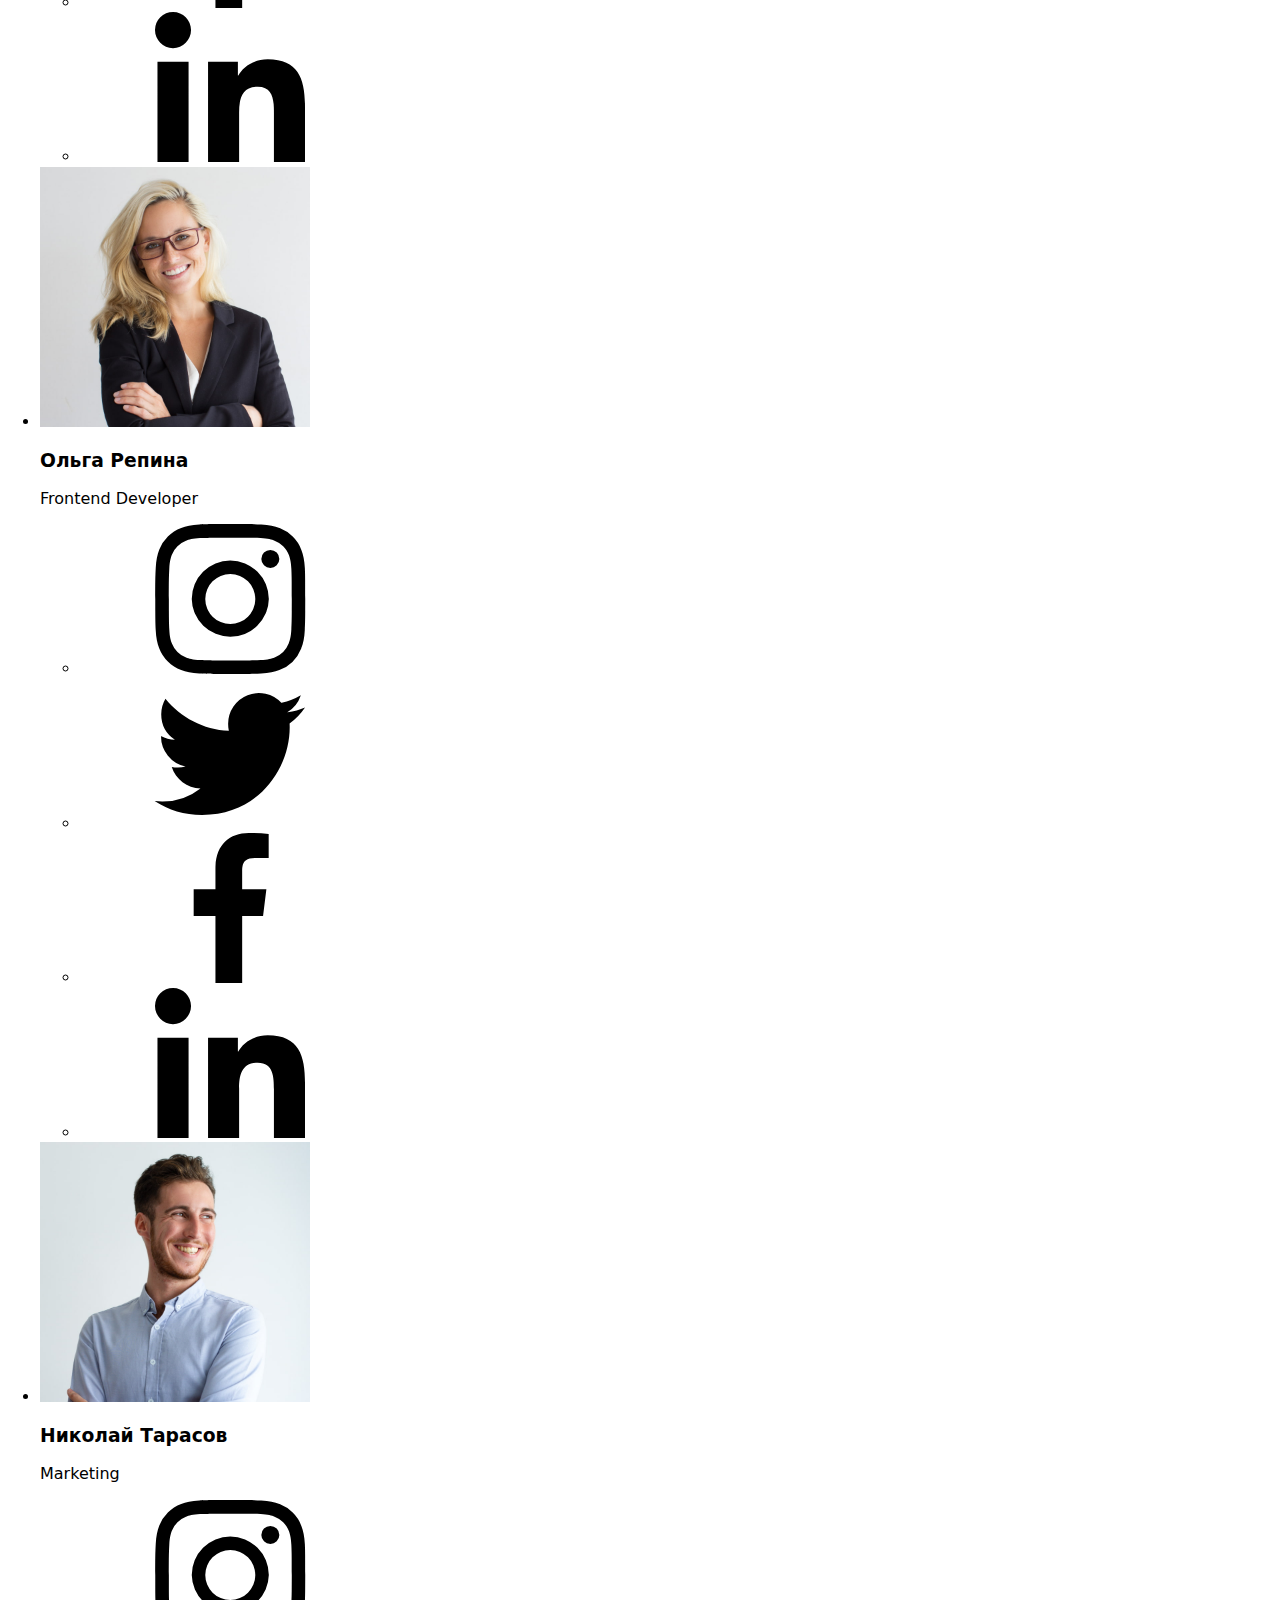
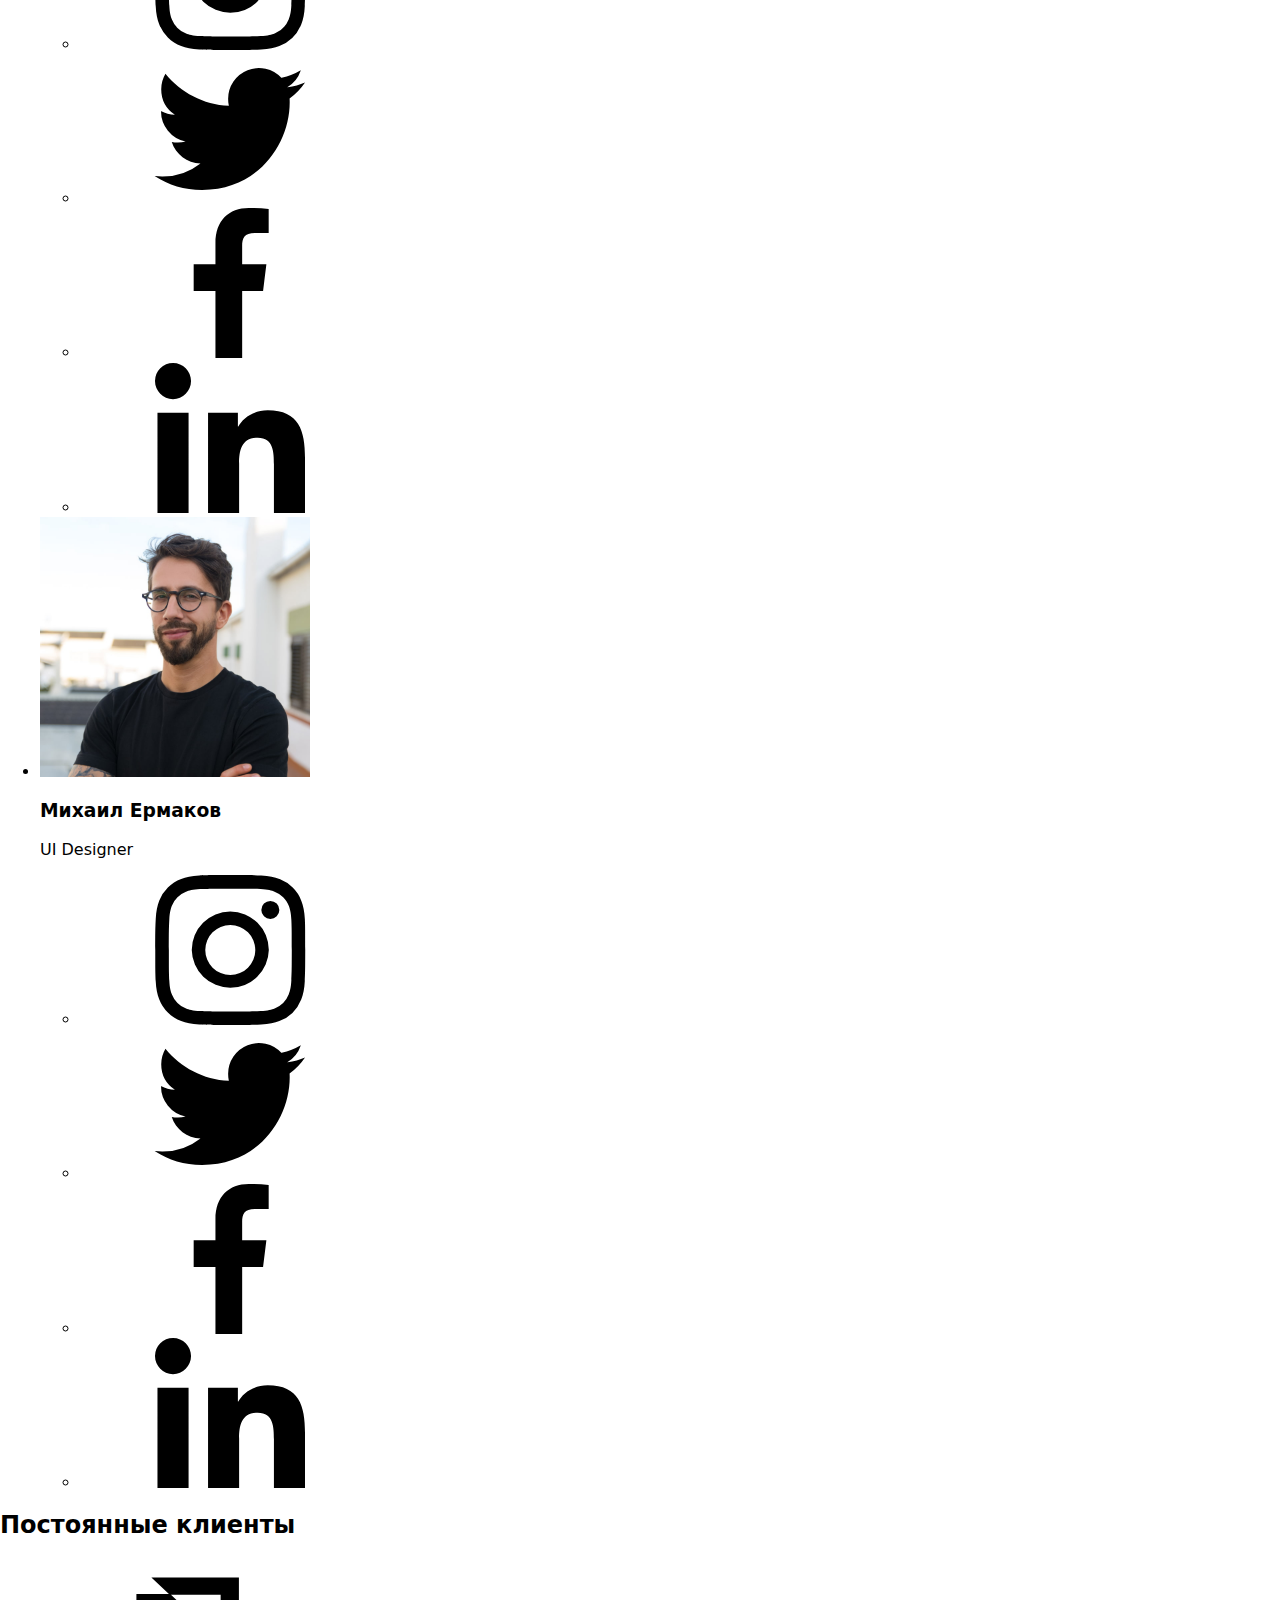
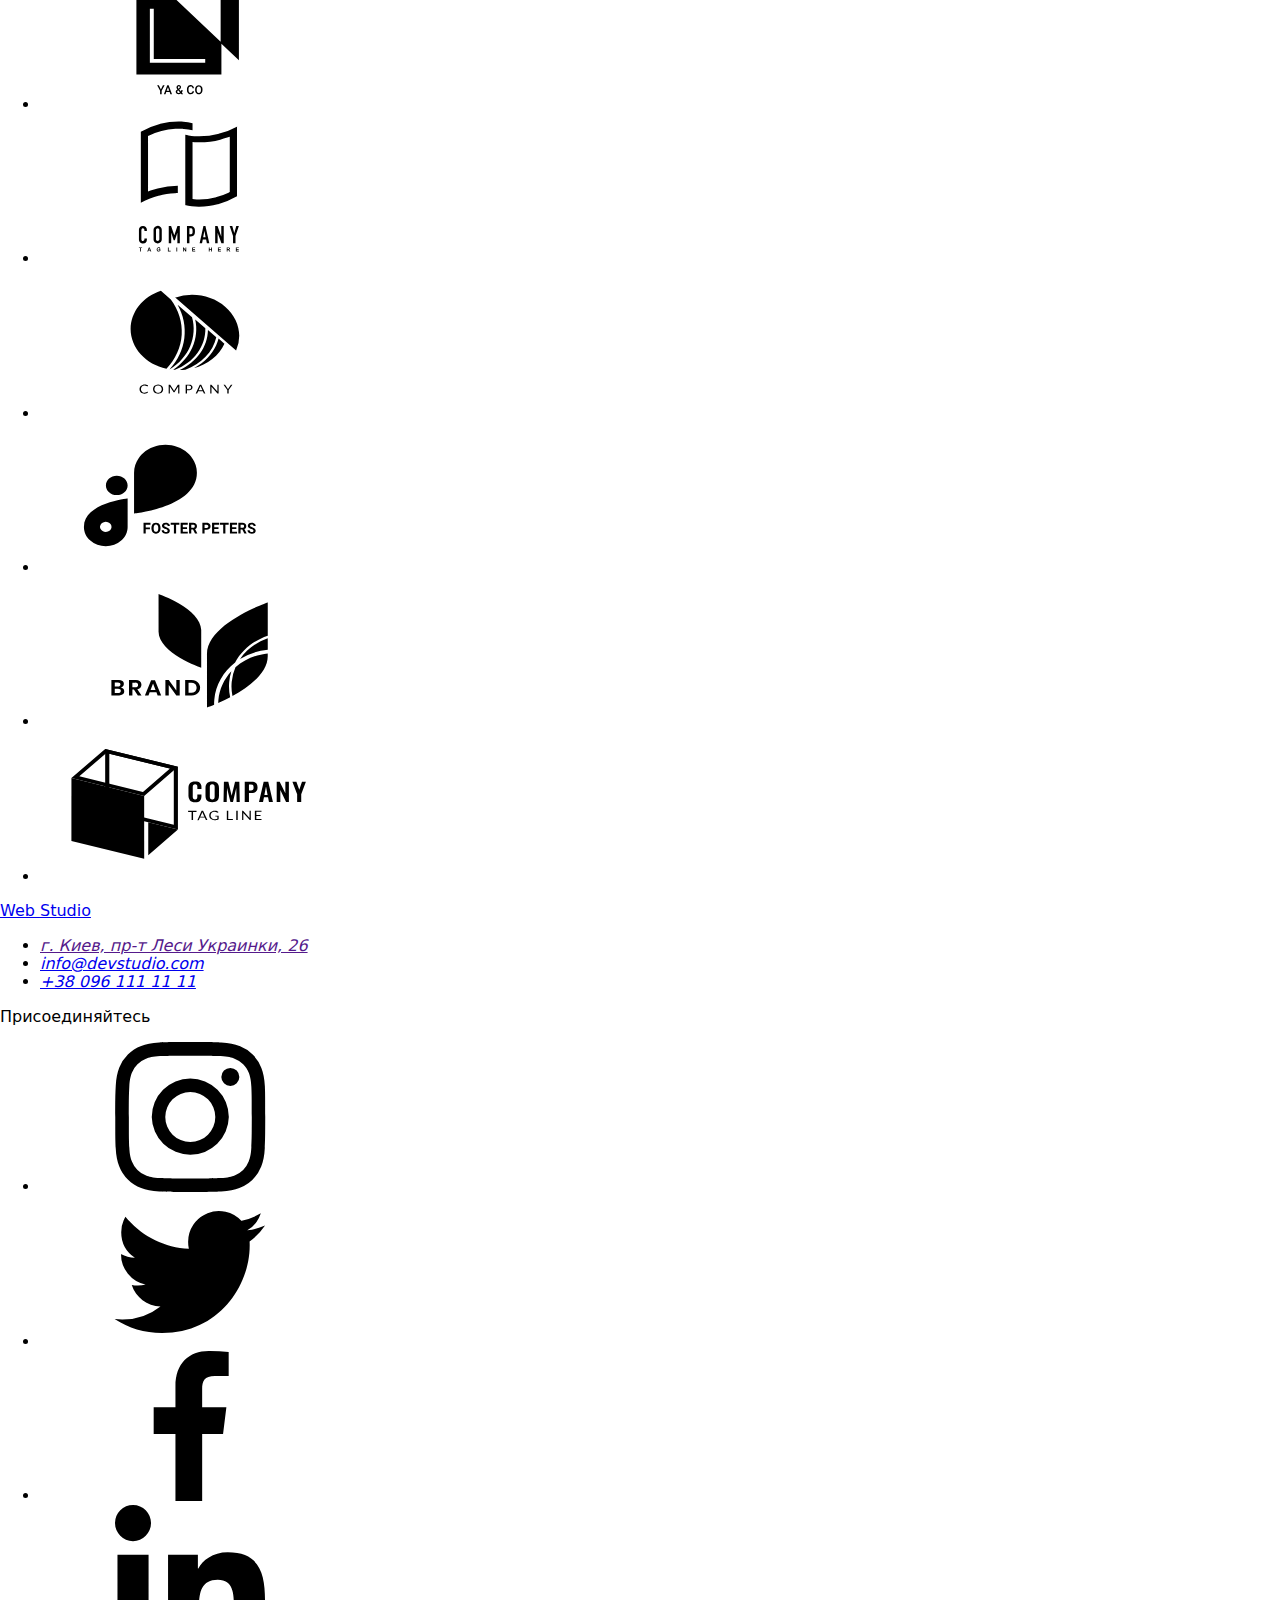
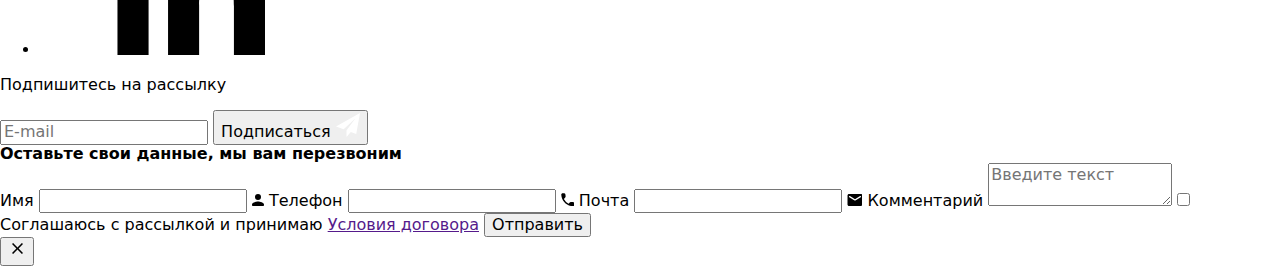
==== commit 86f38737: "transition problems fixed" ====
--- a/index.html
+++ b/index.html
@@ -13,7 +13,7 @@
       rel="stylesheet"
       href="https://cdnjs.cloudflare.com/ajax/libs/modern-normalize/1.0.0/modern-normalize.min.css"
     />
-    <link rel="stylesheet" href="./css/styles.css" />
+    <link rel="stylesheet" href="dist/css/main.min.css"
   </head>
   <!-- Project Body -->
   <body>
@@ -70,7 +70,7 @@
             <br />
             для вашего бизнеса
           </h1>
-          <button data-modal-open type="button" class="buy-button">Заказать услугу</button>
+          <button data-modal-open type="button" class="hero__button">Заказать услугу</button>
         </div>
       </section>
       <section class="feature-section">
@@ -198,9 +198,9 @@
                 <h3 class="team-list__title-name">Игорь Демьяненко</h3>
                 <p class="team-list__profession">Product Designer</p>
                 <!-- Social Media -->
-                <ul class="social-media__list">
-                  <li class="social-media__item">
-                    <a class="social-media__link social-media__link--team-sm" href="">
+                <ul class="social-media">
+                  <li class="social-media__item">
+                    <a class="social-media__link" href="">
                       <svg class="social-media__icon">
                         <use href="./images/sprite.svg#instagram"></use>
                       </svg>
@@ -222,7 +222,7 @@
                   </li>
                   <li class="social-media__item">
                     <a class="social-media__link" href="">
-                      <svg class="team-icon">
+                      <svg class="social-media__icon">
                         <use href="./images/sprite.svg#linkedin"></use>
                       </svg>
                     </a>
@@ -243,7 +243,7 @@
                 <h3 class="team-list__title-name">Ольга Репина</h3>
                 <p class="team-list__profession">Frontend Developer</p>
                 <!-- Social Media -->
-                <ul class="social-media__list">
+                <ul class="social-media">
                   <li class="social-media__item">
                     <a class="social-media__link social-media__link--team-sm" href="">
                       <svg class="social-media__icon">
@@ -267,7 +267,7 @@
                   </li>
                   <li class="social-media__item">
                     <a class="social-media__link" href="">
-                      <svg class="team-icon">
+                      <svg class="social-media__icon">
                         <use href="./images/sprite.svg#linkedin"></use>
                       </svg>
                     </a>
@@ -288,7 +288,7 @@
                 <h3 class="team-list__title-name">Николай Тарасов</h3>
                 <p class="team-list__profession">Marketing</p>
                 <!-- Social Media -->
-                <ul class="social-media__list">
+                <ul class="social-media">
                   <li class="social-media__item">
                     <a class="social-media__link social-media__link--team-sm" href="">
                       <svg class="social-media__icon">
@@ -312,7 +312,7 @@
                   </li>
                   <li class="social-media__item">
                     <a class="social-media__link" href="">
-                      <svg class="team-icon">
+                      <svg class="social-media__icon">
                         <use href="./images/sprite.svg#linkedin"></use>
                       </svg>
                     </a>
@@ -333,7 +333,7 @@
                 <h3 class="team-list__title-name">Михаил Ермаков</h3>
                 <p class="team-list__profession">UI Designer</p>
                 <!-- Social Media -->
-                <ul class="social-media__list">
+                <ul class="social-media">
                   <li class="social-media__item">
                     <a class="social-media__link social-media__link--team-sm" href="">
                       <svg class="social-media__icon">
@@ -357,7 +357,7 @@
                   </li>
                   <li class="social-media__item">
                     <a class="social-media__link" href="">
-                      <svg class="team-icon">
+                      <svg class="social-media__icon">
                         <use href="./images/sprite.svg#linkedin"></use>
                       </svg>
                     </a>
@@ -423,7 +423,7 @@
     <footer class="footer">
       <div class="container footer__container">
         <div>
-          <a href="index.html" class="logo logo--white">
+          <a href="index.html" class="logo footer__logo">
             <span class="logo__item">
               Web
             </span>
@@ -450,9 +450,9 @@
             </div>
         </div>
           <!--Social Media  -->
-          <div class="social-media">
-            <p class="social-media__title">Присоединяйтесь</p>
-            <ul class="social-media__list social-media__list--footer">
+          <div class="footer__sm-wrapper">
+            <p class="footer__sm-title">Присоединяйтесь</p>
+            <ul class="social-media social-media--footer">
               <li class="social-media__item">
                 <a href="" class="social-media__link social-media__link--footer">
                   <svg class="social-media__icon">
@@ -501,7 +501,7 @@
       </div>
     </footer>
     <!-- Backdrop -->
-    <div data-modal class="backdrop is-hidden">
+    <div data-modal class="backdrop backdrop--is-hidden">
       <!-- Modal Window -->
       <div class="modal">
         <div class="modal__container">
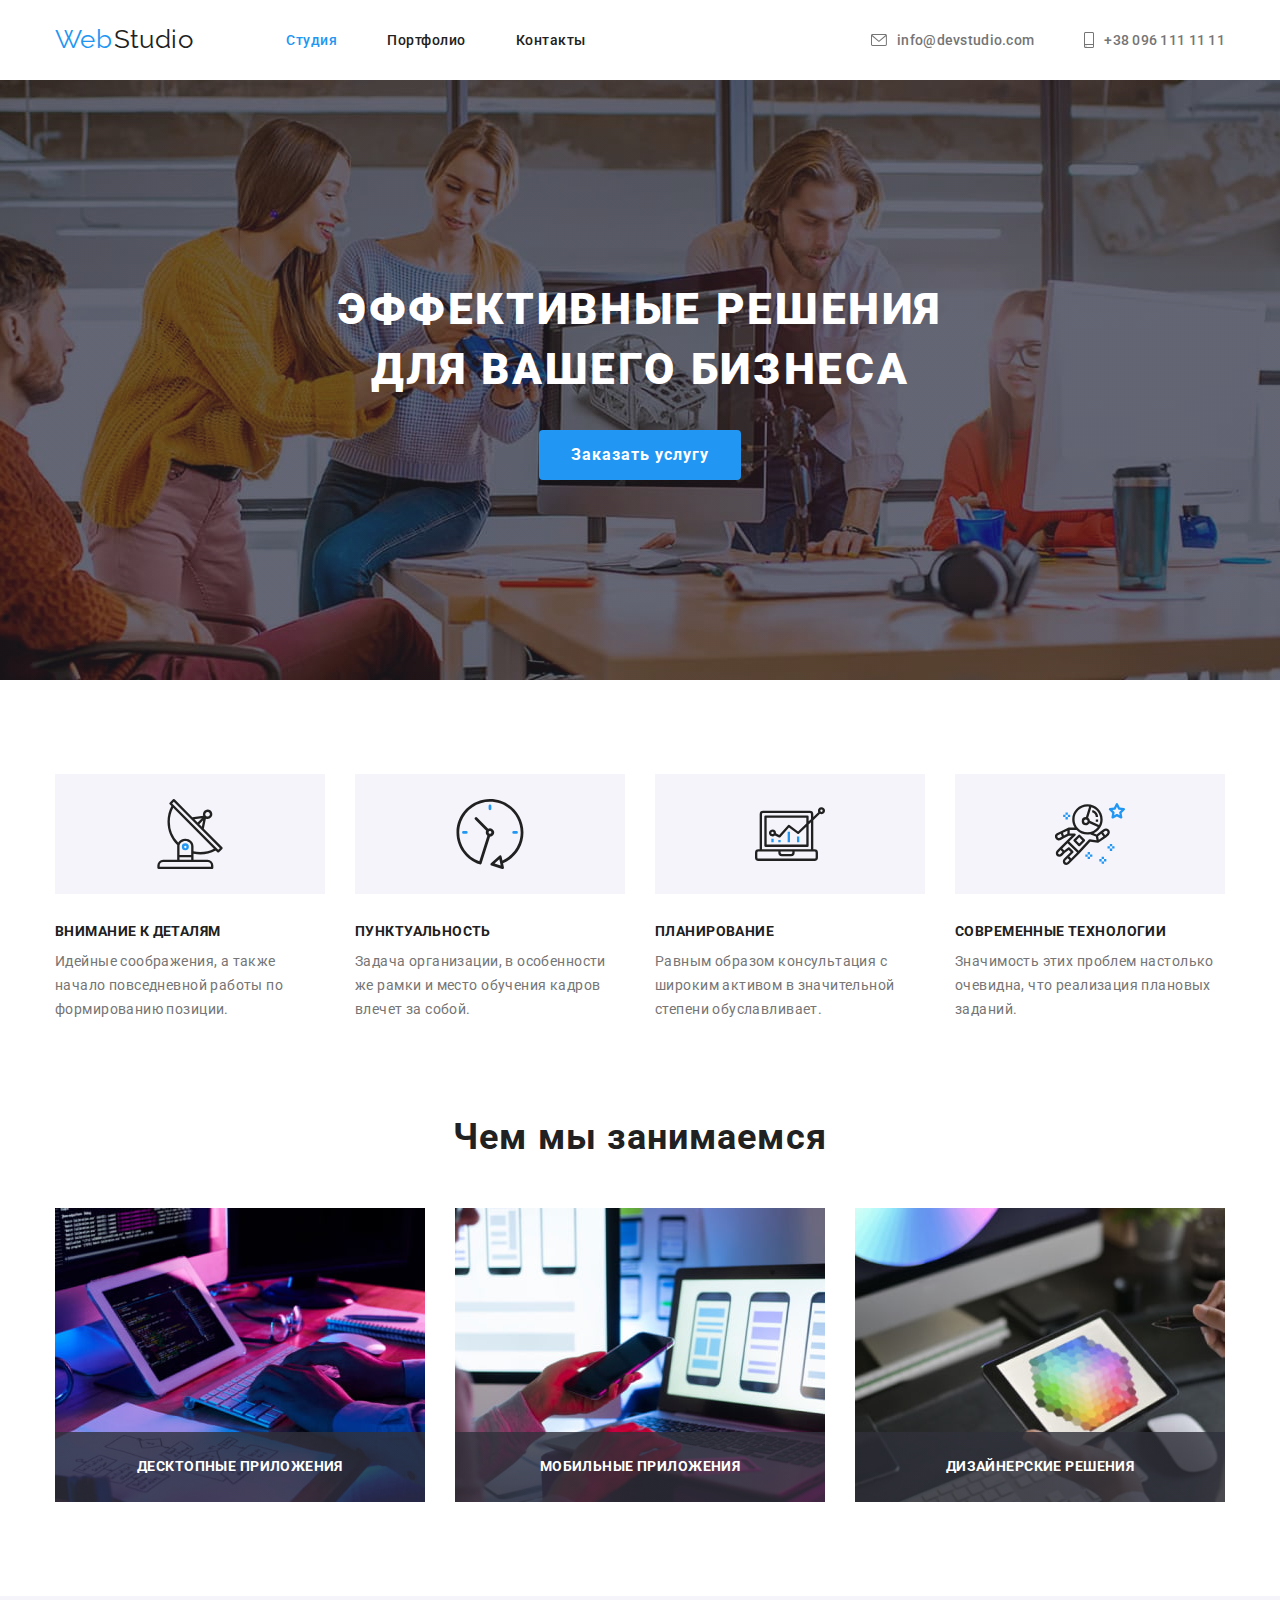
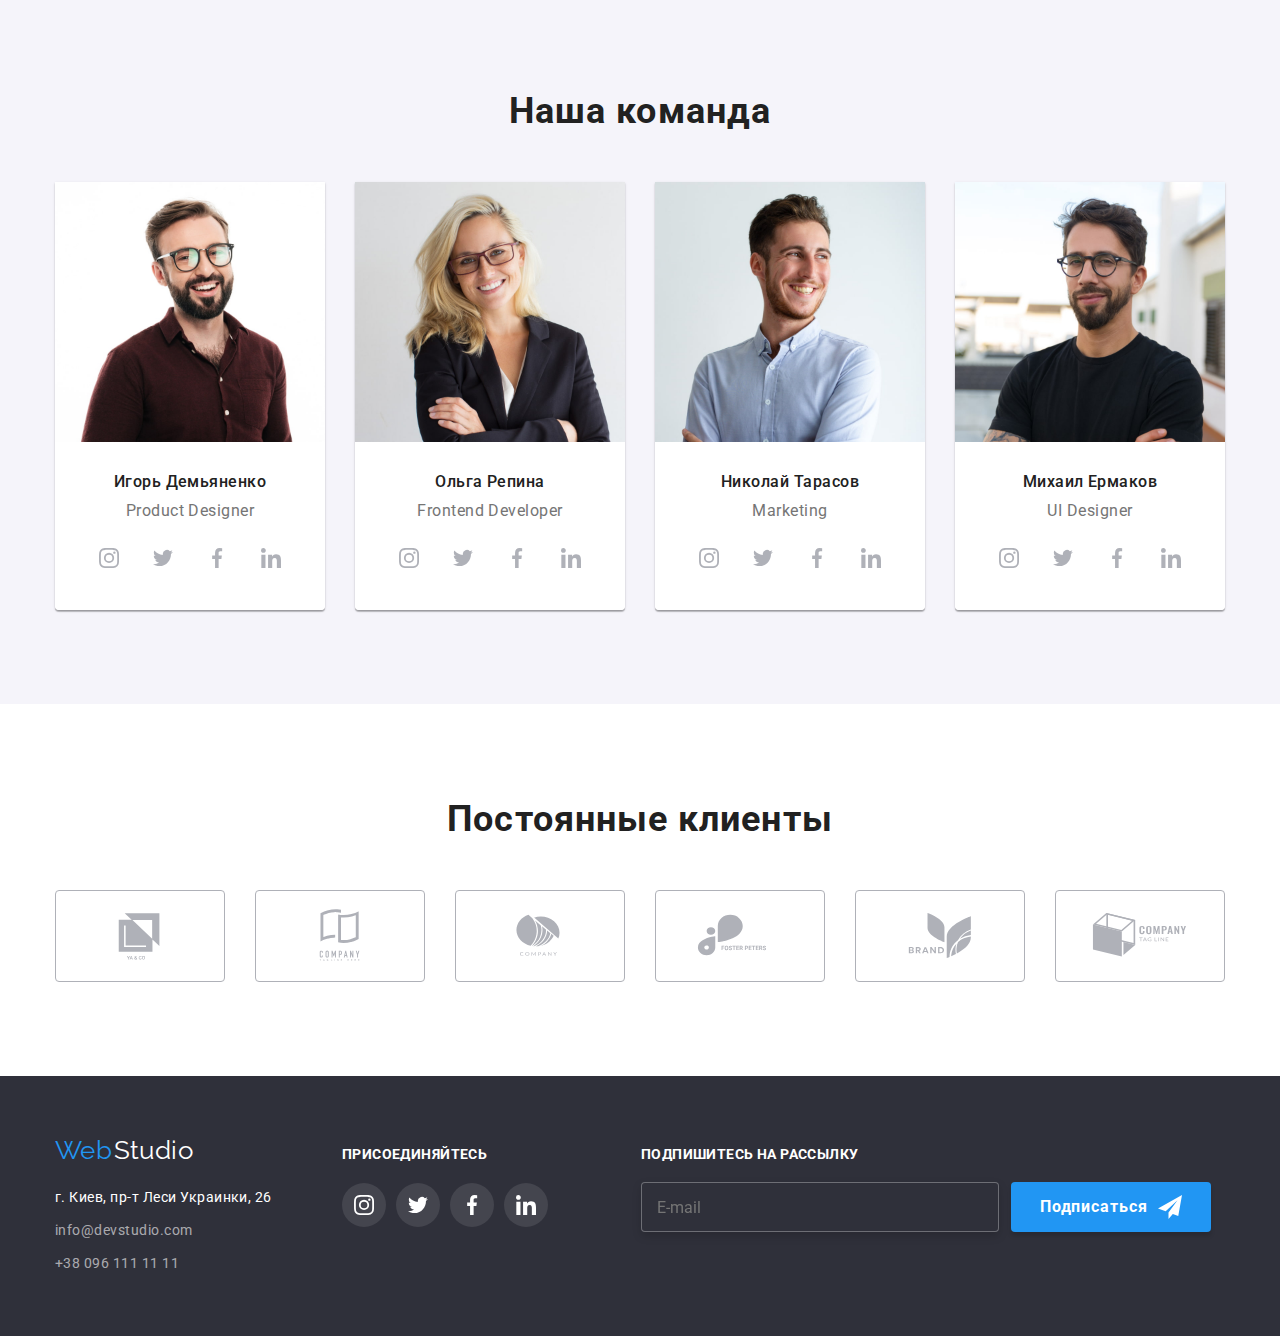
==== commit 15e14e27: "path fixed" ====
--- a/index.html
+++ b/index.html
@@ -13,7 +13,7 @@
       rel="stylesheet"
       href="https://cdnjs.cloudflare.com/ajax/libs/modern-normalize/1.0.0/modern-normalize.min.css"
     />
-    <link rel="stylesheet" href="dist/css/main.min.css"
+    <link rel="stylesheet" href="css/main.min.css"
   </head>
   <!-- Project Body -->
   <body>
--- a/css/main.min.css
+++ b/css/main.min.css
@@ -0,0 +1,3 @@
+/*! modern-normalize v1.1.0 | MIT License | https://github.com/sindresorhus/modern-normalize */*,::before,::after{-webkit-box-sizing:border-box;box-sizing:border-box}html{line-height:1.15;-webkit-text-size-adjust:100%;-moz-tab-size:4;-o-tab-size:4;tab-size:4}body{margin:0;font-family:system-ui,-apple-system,"Segoe UI",Roboto,Helvetica,Arial,sans-serif,"Apple Color Emoji","Segoe UI Emoji"}hr{height:0;color:inherit}abbr[title]{-webkit-text-decoration:underline dotted;text-decoration:underline dotted}b,strong{font-weight:bolder}code,kbd,samp,pre{font-family:ui-monospace, SFMono-Regular, Consolas, 'Liberation Mono', Menlo,+ monospace;font-size:1em}small{font-size:80%}sub,sup{font-size:75%;line-height:0;position:relative;vertical-align:baseline}sub{bottom:-0.25em}sup{top:-0.5em}table{text-indent:0;border-color:inherit}button,input,optgroup,select,textarea{font-family:inherit;font-size:100%;line-height:1.15;margin:0}button,select{text-transform:none}button,[type='button'],[type='reset'],[type='submit']{-webkit-appearance:button}::-moz-focus-inner{border-style:none;padding:0}:-moz-focusring{outline:1px dotted ButtonText}:-moz-ui-invalid{box-shadow:none}legend{padding:0}progress{vertical-align:baseline}::-webkit-inner-spin-button,::-webkit-outer-spin-button{height:auto}[type='search']{-webkit-appearance:textfield;outline-offset:-2px}::-webkit-search-decoration{-webkit-appearance:none}::-webkit-file-upload-button{-webkit-appearance:button;font:inherit}summary{display:list-item}html{-webkit-box-sizing:border-box;box-sizing:border-box}*,*::before,*::after{-webkit-box-sizing:inherit;box-sizing:inherit}body{font-family:"Roboto",sans-serif;color:#757575;letter-spacing:0.03em}h1,h2,h3,h4,h5,h6,ul,p{margin-top:0px;margin-bottom:0px}ul{list-style:none;padding-left:0;padding-right:0}a{color:inherit;text-decoration:none}.container{width:1200px;padding-left:15px;padding-right:15px;margin:0 auto}.logo{font-family:"Raleway",sans-serif;font-size:26px;color:#212121;word-spacing:-0.4ch}.logo--white{color:#fff}.logo__item{color:#2196f3}.social-media{display:-webkit-box;display:-ms-flexbox;display:flex;-webkit-box-align:center;-ms-flex-align:center;align-items:center;-webkit-box-pack:center;-ms-flex-pack:center;justify-content:center;padding-right:32px;padding-left:32px}.social-media--footer{padding:0}.social-media__item{display:-webkit-box;display:-ms-flexbox;display:flex;border-radius:50%}.social-media__item:not(:last-child){margin-right:10px}.social-media__link{display:-webkit-box;display:-ms-flexbox;display:flex;-webkit-box-align:center;-ms-flex-align:center;align-items:center;-webkit-box-pack:center;-ms-flex-pack:center;justify-content:center;width:44px;height:44px;padding:12px 12px;fill:#afb1b8;border-radius:50%;background-color:#fff;-webkit-transition:fill 250ms cubic-bezier(0.4, 0, 0.2, 1),background-color 250ms cubic-bezier(0.4, 0, 0.2, 1);transition:fill 250ms cubic-bezier(0.4, 0, 0.2, 1),background-color 250ms cubic-bezier(0.4, 0, 0.2, 1)}.social-media__link:hover,.social-media__link:focus{fill:#fff;background-color:#2196f3}.social-media__link--footer{fill:#fff;border-radius:50%;background-color:rgba(255,255,255,0.1);-webkit-transition:background-color 250ms cubic-bezier(0.4, 0, 0.2, 1);transition:background-color 250ms cubic-bezier(0.4, 0, 0.2, 1)}.social-media__link--footer:hover,.social-media__link--footer:focus{background-color:#2196f3}.social-media__icon{width:20px;height:20px}.page-header{background:#fff}.page-header--line{border-bottom:1px solid #ececec}.page-header__container{display:-webkit-box;display:-ms-flexbox;display:flex}.site-nav{display:-webkit-box;display:-ms-flexbox;display:flex;-webkit-box-align:center;-ms-flex-align:center;align-items:center;min-height:80px}.site-nav__list{display:-webkit-box;display:-ms-flexbox;display:flex;margin-left:93px}.site-nav__item{color:#212121;font-weight:500;font-size:14px;line-height:1.17}.site-nav__item:not(:last-child){margin-right:50px}.site-nav__link{padding-top:32px;padding-bottom:32px;cursor:pointer;-webkit-transition:color 250ms cubic-bezier(0.4, 0, 0.2, 1);transition:color 250ms cubic-bezier(0.4, 0, 0.2, 1)}.site-nav__link:hover,.site-nav__link:focus{color:#2196f3}.site-nav__link--active{position:relative;color:#2196f3}.contacts-list{display:-webkit-box;display:-ms-flexbox;display:flex;-webkit-box-align:center;-ms-flex-align:center;align-items:center;-webkit-box-pack:center;-ms-flex-pack:center;justify-content:center;margin-left:auto;font-weight:500;font-size:14px;line-height:1.17;letter-spacing:0.02em}.contacts-list__item:not(:last-child){margin-right:50px}.contacts-list__link{display:-webkit-box;display:-ms-flexbox;display:flex;-webkit-box-align:center;-ms-flex-align:center;align-items:center;padding-top:32px;padding-bottom:32px;-webkit-transition:color 250ms cubic-bezier(0.4, 0, 0.2, 1);transition:color 250ms cubic-bezier(0.4, 0, 0.2, 1)}.contacts-list__link:hover,.contacts-list__link:focus{color:#2196f3}.contacts-list__mail-icon{display:-webkit-inline-box;display:-ms-inline-flexbox;display:inline-flex;width:16px;height:12px;margin-right:10px;fill:currentColor}.contacts-list__mail-icon:hover,.contacts-list__mail-icon:focus{fill:#2196f3}.contacts-list__tel-icon{display:-webkit-inline-box;display:-ms-inline-flexbox;display:inline-flex;width:10px;height:16px;margin-right:10px;fill:currentColor}.contacts-list__tel-icon:hover,.contacts-list__tel-icon:focus{fill:#2196f3}.hero{padding-top:200px;padding-bottom:200px;max-width:1600px;min-height:600px;margin-left:auto;margin-right:auto;text-align:center;background-color:#2f303a;background-image:-webkit-gradient(linear, left top, right top, from(rgba(47,48,58,0.4)), to(rgba(47,48,58,0.4))),url(../images/main-bg-image.jpg);background-image:linear-gradient(to right, rgba(47,48,58,0.4), rgba(47,48,58,0.4)),url(../images/main-bg-image.jpg);background-repeat:no-repeat;background-position:center;background-size:cover}.hero__title{margin-top:0px;margin-bottom:30px;color:#fff;font-weight:900;font-size:44px;line-height:1.36;letter-spacing:0.06em;text-transform:uppercase}.hero__button{padding:10px 32px;min-width:200px;height:50px;border-radius:4px;border:none;background:#2196f3;color:#fff;font-family:inherit;font-weight:700;font-size:16px;line-height:1.17;text-align:center;letter-spacing:0.06em;cursor:pointer}.feature-section{padding-top:94px;padding-bottom:94px}.feature-list{display:-webkit-box;display:-ms-flexbox;display:flex;-webkit-box-pack:center;-ms-flex-pack:center;justify-content:center;margin:0px;font-size:14px;line-height:1.7;letter-spacing:0.03em}.feature-list__item{width:270px;margin-right:30px}.feature-list__item:last-child{margin-right:0px}.feature-list__icon-wrapper{display:-webkit-box;display:-ms-flexbox;display:flex;-webkit-box-align:center;-ms-flex-align:center;align-items:center;-webkit-box-pack:center;-ms-flex-pack:center;justify-content:center;width:270px;height:120px;margin-bottom:30px;background-color:#f5f4fa}.feature-list__title{margin-bottom:10px;font-weight:700;font-size:14px;color:#212121;line-height:1.14;text-transform:uppercase}.feature-list__description{font-size:14px;line-height:1.7}.section-title{margin-bottom:50px;font-weight:700;font-size:36px;line-height:1.17;letter-spacing:0.03em;text-align:center;color:#212121}.about-list{display:-webkit-box;display:-ms-flexbox;display:flex;-webkit-box-pack:center;-ms-flex-pack:center;justify-content:center;padding-bottom:94px}.about-list__item:not(:last-child){margin-right:30px}.about-list__text-wrapper{position:absolute;bottom:0;left:0;padding-top:27px;padding-bottom:27px;width:100%;background-image:-webkit-gradient(linear, left top, right top, from(rgba(47,48,58,0.8)), to(rgba(47,48,58,0.8)));background-image:linear-gradient(to right, rgba(47,48,58,0.8), rgba(47,48,58,0.8))}.about-list__text-position{color:#fff;font-weight:700;font-size:14px;line-height:1.14;text-align:center;letter-spacing:0.03em;text-transform:uppercase}.about-list__thumb{position:relative;height:294px}.team-section{padding-top:94px;padding-bottom:94px;background-color:#f5f4fa}.team-section--centered{text-align:center}.team-list{display:-webkit-box;display:-ms-flexbox;display:flex}.team-list__item{-webkit-box-shadow:0px 1px 3px rgba(0,0,0,0.12),0px 1px 1px rgba(0,0,0,0.14),0px 2px 1px rgba(0,0,0,0.2);box-shadow:0px 1px 3px rgba(0,0,0,0.12),0px 1px 1px rgba(0,0,0,0.14),0px 2px 1px rgba(0,0,0,0.2);border-radius:0px 0px 4px 4px}.team-list__item:not(:last-child){margin-right:30px}.team-list__card-image{display:block}.team-list__wrapper{padding-top:30px;padding-bottom:30px;border-radius:0px 0px 4px 4px;background:#ffffff}.team-list__title-name{margin-bottom:10px;color:#212121;font-weight:500;font-size:16px;line-height:1.19;letter-spacing:0.03em}.team-list__profession{margin-bottom:16px;font-size:16px;line-height:1.19;letter-spacing:0.03em}.clients-section{padding-top:94px;padding-bottom:94px}.clients-list{display:-webkit-box;display:-ms-flexbox;display:flex;-webkit-box-pack:center;-ms-flex-pack:center;justify-content:center}.clients-list__item{display:-webkit-box;display:-ms-flexbox;display:flex;width:170px;height:92px}.clients-list__item:not(:last-child){margin-right:30px}.clients-list__link{display:-webkit-box;display:-ms-flexbox;display:flex;-webkit-box-align:center;-ms-flex-align:center;align-items:center;-webkit-box-pack:center;-ms-flex-pack:center;justify-content:center;width:100%;height:100%;border:1px solid;border-radius:4px;border-color:#afb1b8;-webkit-transition:border-color 250ms cubic-bezier(0.4, 0, 0.2, 1);transition:border-color 250ms cubic-bezier(0.4, 0, 0.2, 1)}.clients-list__link:hover,.clients-list__link:hover svg,.clients-list__link:focus,.clients-list__link:focus svg{border-color:#2196f3;fill:#2196f3}.clients-list__logo{width:106px;height:60px;fill:#afb1b8;-webkit-transition:fill 250ms cubic-bezier(0.4, 0, 0.2, 1);transition:fill 250ms cubic-bezier(0.4, 0, 0.2, 1)}.clients-list__logo:hover{fill:inherit}.footer{padding-top:60px;padding-bottom:60px;background:#2f303a}.footer__container{width:1200px;padding-left:15px;padding-right:15px;margin:0 auto;display:-webkit-box;display:-ms-flexbox;display:flex;-webkit-box-align:baseline;-ms-flex-align:baseline;align-items:baseline}.footer__logo{display:block;margin-bottom:20px;color:#fff}.footer__sm-wrapper{margin-left:70px}.footer__sm-title{margin-bottom:20px;font-weight:700;font-size:14px;line-height:1.14;letter-spacing:0.03em;text-transform:uppercase;font-style:normal;color:#fff}.address{display:-webkit-box;display:-ms-flexbox;display:flex}.address__list{font-style:normal;font-size:14px;line-height:1.71;color:var(--white-color)}.address__item:not(:last-child){margin-bottom:9px}.address__link{color:rgba(255,255,255,0.6)}.address__link--white{color:#fff}.subscribe{margin-left:93px}.subscribe__text{margin-bottom:20px;font-weight:700;font-size:14px;line-height:1.17;letter-spacing:0.03em;text-transform:uppercase;color:#fff}.subscribe__form{display:-webkit-box;display:-ms-flexbox;display:flex}.subscribe__input{margin-right:12px;padding:16px 15px 16px 15px;width:358px;height:50px;border:1px solid rgba(255,255,255,0.3);-webkit-box-sizing:border-box;box-sizing:border-box;-webkit-filter:drop-shadow(0px 4px 4px rgba(0,0,0,0.15));filter:drop-shadow(0px 4px 4px rgba(0,0,0,0.15));border-radius:4px;background-color:#2f303a;color:#fff}.subscribe__button{display:-webkit-box;display:-ms-flexbox;display:flex;-webkit-box-align:center;-ms-flex-align:center;align-items:center;-webkit-box-pack:center;-ms-flex-pack:center;justify-content:center;width:200px;height:50px;background:#2196f3;-webkit-box-shadow:0px 4px 4px rgba(0,0,0,0.15);box-shadow:0px 4px 4px rgba(0,0,0,0.15);border-radius:4px;border:none;cursor:pointer;color:#fff;text-align:center;letter-spacing:0.06em;font-weight:700;font-size:16px}.subscribe__icon{margin-left:10px}.backdrop{position:fixed;top:0;left:0;width:100%;height:100%;background-color:rgba(0,0,0,0.2);opacity:1;-webkit-transition:opacity 250ms cubic-bezier(0.4, 0, 0.2, 1);transition:opacity 250ms cubic-bezier(0.4, 0, 0.2, 1)}.backdrop--is-hidden{opacity:0;pointer-events:none}.modal{position:absolute;top:50%;left:50%;min-width:528px;min-height:581px;background-color:#fff;border-radius:4px;-webkit-box-shadow:0px 1px 3px rgba(0,0,0,0.12),0px 1px 1px rgba(0,0,0,0.14),0px 2px 1px rgba(0,0,0,0.2);box-shadow:0px 1px 3px rgba(0,0,0,0.12),0px 1px 1px rgba(0,0,0,0.14),0px 2px 1px rgba(0,0,0,0.2);-webkit-transform:translate(-50%, -50%) scale(1);transform:translate(-50%, -50%) scale(1);-webkit-transition:-webkit-transform 250ms cubic-bezier(0.4, 0, 0.2, 1);transition:-webkit-transform 250ms cubic-bezier(0.4, 0, 0.2, 1);transition:transform 250ms cubic-bezier(0.4, 0, 0.2, 1);transition:transform 250ms cubic-bezier(0.4, 0, 0.2, 1), -webkit-transform 250ms cubic-bezier(0.4, 0, 0.2, 1)}.backdrop--is-hidden .modal{-webkit-transform:translate(-50%, -50%) scale(1.1);transform:translate(-50%, -50%) scale(1.1)}.modal__container{padding:40px}.modal__text{display:block;margin-bottom:30px;color:#212121;font-weight:700;font-size:20px;line-height:1.15px;text-align:center;letter-spacing:0.03em}.modal-form__label{position:relative;display:block}.modal-form__label-text{display:block;margin-bottom:4px;color:#757575;font-size:12px;line-height:1.7;letter-spacing:0.03em}.modal-form__icon{position:absolute;top:38px;left:15px;display:inline-block;cursor:pointer;width:25px}.modal-form__input{display:block;width:100%;height:40px;margin-bottom:10px;padding-left:42px;border:1px solid rgba(33,33,33,0.2);-webkit-box-sizing:border-box;box-sizing:border-box;border-radius:4px}.modal-form__input:focus+.modal-form__icon{fill:#2196f3;-webkit-transition:fill 250ms cubic-bezier(0.4, 0, 0.2, 1);transition:fill 250ms cubic-bezier(0.4, 0, 0.2, 1)}.modal-form__input:focus{outline:none;border:1px solid #2196f3}.modal-form__comment-text{display:block;margin-bottom:4px;font-size:12px;letter-spacing:0.01em;color:#757575}.modal-form__comment-section{display:block;width:100%;height:120px;padding:12px 16px;margin-bottom:25px;border:1px solid rgba(33,33,33,0.2);-webkit-box-sizing:border-box;box-sizing:border-box;border-radius:4px;resize:none}.modal-form__comment-section:focus{outline:none;border:1px solid #2196f3}.modal-form__comment-section::-webkit-input-placeholder{color:rgba(117,117,117,0.5)}.modal-form__comment-section:-ms-input-placeholder{color:rgba(117,117,117,0.5)}.modal-form__comment-section::-ms-input-placeholder{color:rgba(117,117,117,0.5)}.modal-form__comment-section::placeholder{color:rgba(117,117,117,0.5)}.modal-form__agreement-label{position:relative;display:-webkit-box;display:-ms-flexbox;display:flex;-webkit-box-align:center;-ms-flex-align:center;align-items:center;margin-bottom:30px;font-size:14px}.modal-form__agreement-checkbox{-webkit-appearance:none;-moz-appearance:none;appearance:none;position:absolute}.modal-form__agreement-checkbox:checked+.modal-form__checkbox-icon{background-color:#2196f3;background-image:url(../images/checked-icon.svg);background-size:contain;background-origin:border-box;border-color:#2196f3}.modal-form__checkbox-icon{display:inline-block;width:16px;height:15px;margin-right:7px;background-color:#fff;border:2px solid #2a2a2a;border-radius:2px;cursor:pointer}.modal-form__agreement-checkbox:focus+.modal-form__checkbox-icon{-webkit-box-shadow:0 0 0 0.2rem rgba(33,150,243,0.25);box-shadow:0 0 0 0.2rem rgba(33,150,243,0.25)}.modal-form__agreement-link{color:#2196f3;text-decoration:underline;margin-left:5px}.modal-button{display:block;min-width:200px;min-height:50px;margin-right:auto;margin-left:auto;padding:10px 55px;color:#fff;background-color:#2196f3;-webkit-box-shadow:0px 4px 4px rgba(0,0,0,0.15);box-shadow:0px 4px 4px rgba(0,0,0,0.15);border-radius:4px;border:none;cursor:pointer}.modal-button__text{font-weight:700;line-height:1.87;letter-spacing:0.06em}.close-button{position:absolute;top:8px;right:8px;display:-webkit-box;display:-ms-flexbox;display:flex;-webkit-box-pack:center;-ms-flex-pack:center;justify-content:center;-webkit-box-align:center;-ms-flex-align:center;align-items:center;height:30px;width:30px;padding:0;border:1px solid rgba(0,0,0,0.1);border-radius:50%;background-color:#fff;cursor:pointer;-webkit-transition:fill 250ms cubic-bezier(0.4, 0, 0.2, 1);transition:fill 250ms cubic-bezier(0.4, 0, 0.2, 1)}.close-button:hover .close-svg,.close-button:focus .close-svg{fill:#2196f3}.products{padding-bottom:94px;padding-top:94px;padding-right:15px;padding-left:15px}.filters{display:-webkit-box;display:-ms-flexbox;display:flex;-webkit-box-align:center;-ms-flex-align:center;align-items:center;-webkit-box-pack:center;-ms-flex-pack:center;justify-content:center;margin-bottom:50px}.filters__item:not(:last-child){margin-right:8px}.filters__button{background-color:#f5f4fa;color:#212121;height:38px;border:transparent;border-radius:4px;padding:6px 22px;font-family:inherit;font-weight:500;font-size:16px;line-height:1.17;text-align:center;cursor:pointer;-webkit-box-shadow:none;box-shadow:none;-webkit-transition:color 250ms cubic-bezier(0.4, 0, 0.2, 1),background-color 250ms cubic-bezier(0.4, 0, 0.2, 1),-webkit-box-shadow 250ms cubic-bezier(0.4, 0, 0.2, 1);transition:color 250ms cubic-bezier(0.4, 0, 0.2, 1),background-color 250ms cubic-bezier(0.4, 0, 0.2, 1),-webkit-box-shadow 250ms cubic-bezier(0.4, 0, 0.2, 1);transition:color 250ms cubic-bezier(0.4, 0, 0.2, 1),background-color 250ms cubic-bezier(0.4, 0, 0.2, 1),box-shadow 250ms cubic-bezier(0.4, 0, 0.2, 1);transition:color 250ms cubic-bezier(0.4, 0, 0.2, 1),background-color 250ms cubic-bezier(0.4, 0, 0.2, 1),box-shadow 250ms cubic-bezier(0.4, 0, 0.2, 1),-webkit-box-shadow 250ms cubic-bezier(0.4, 0, 0.2, 1)}.filters__button:hover,.filters__button:focus{color:#fff;background-color:#2196f3;-webkit-box-shadow:0px 3px 1px rgba(0,0,0,0.1),0px 1px 2px rgba(0,0,0,0.08),0px 2px 2px rgba(0,0,0,0.12);box-shadow:0px 3px 1px rgba(0,0,0,0.1),0px 1px 2px rgba(0,0,0,0.08),0px 2px 2px rgba(0,0,0,0.12)}.product-list{display:-webkit-box;display:-ms-flexbox;display:flex;-ms-flex-wrap:wrap;flex-wrap:wrap}.product-list__reuseable{cursor:pointer}.product-list__item{width:calc((100% - 60px) / 3)}.product-list__item:not(:nth-last-child(-n+3)){margin-bottom:30px}.product-list__item:not(:nth-last-child(3n)){margin-left:30px}.product-list__item:hover{-webkit-box-shadow:0px 1px 1px rgba(0,0,0,0.12),0px 4px 4px rgba(0,0,0,0.06),1px 4px 6px rgba(0,0,0,0.16);box-shadow:0px 1px 1px rgba(0,0,0,0.12),0px 4px 4px rgba(0,0,0,0.06),1px 4px 6px rgba(0,0,0,0.16)}.product-list__thumb{position:relative;overflow:hidden}.product-list__card-image{display:block}.product-list__overlay{position:absolute;top:0;left:0;display:inline-block;width:100%;height:100%;background-color:rgba(33,150,243,0.9);-webkit-transform:translateY(100%);transform:translateY(100%);opacity:0;-webkit-transition:opacity 250ms cubic-bezier(0.4, 0, 0.2, 1),-webkit-transform 250ms cubic-bezier(0.4, 0, 0.2, 1);transition:opacity 250ms cubic-bezier(0.4, 0, 0.2, 1),-webkit-transform 250ms cubic-bezier(0.4, 0, 0.2, 1);transition:transform 250ms cubic-bezier(0.4, 0, 0.2, 1),opacity 250ms cubic-bezier(0.4, 0, 0.2, 1);transition:transform 250ms cubic-bezier(0.4, 0, 0.2, 1),opacity 250ms cubic-bezier(0.4, 0, 0.2, 1),-webkit-transform 250ms cubic-bezier(0.4, 0, 0.2, 1)}.product-list__item:hover .product-list__overlay,.product-list__item:focus .product-list__overlay{opacity:1;-webkit-transform:translateY(0%);transform:translateY(0%)}.product-list__text{position:absolute;top:50%;left:50%;-webkit-transform:translate(-50%, -50%);transform:translate(-50%, -50%);width:322px;font-size:18px;line-height:1.56;letter-spacing:0.03em;color:#fff}.product-list__card{padding:20px 24px;background:#fff;border:1px solid #eeeeee}.product-list__title{margin-bottom:8px;font-weight:700;font-size:18px;color:#212121;line-height:1.17}.product-list__category{font-size:16px;line-height:1.9;letter-spacing:0.03em}
+/*# sourceMappingURL=main.min.css.map */